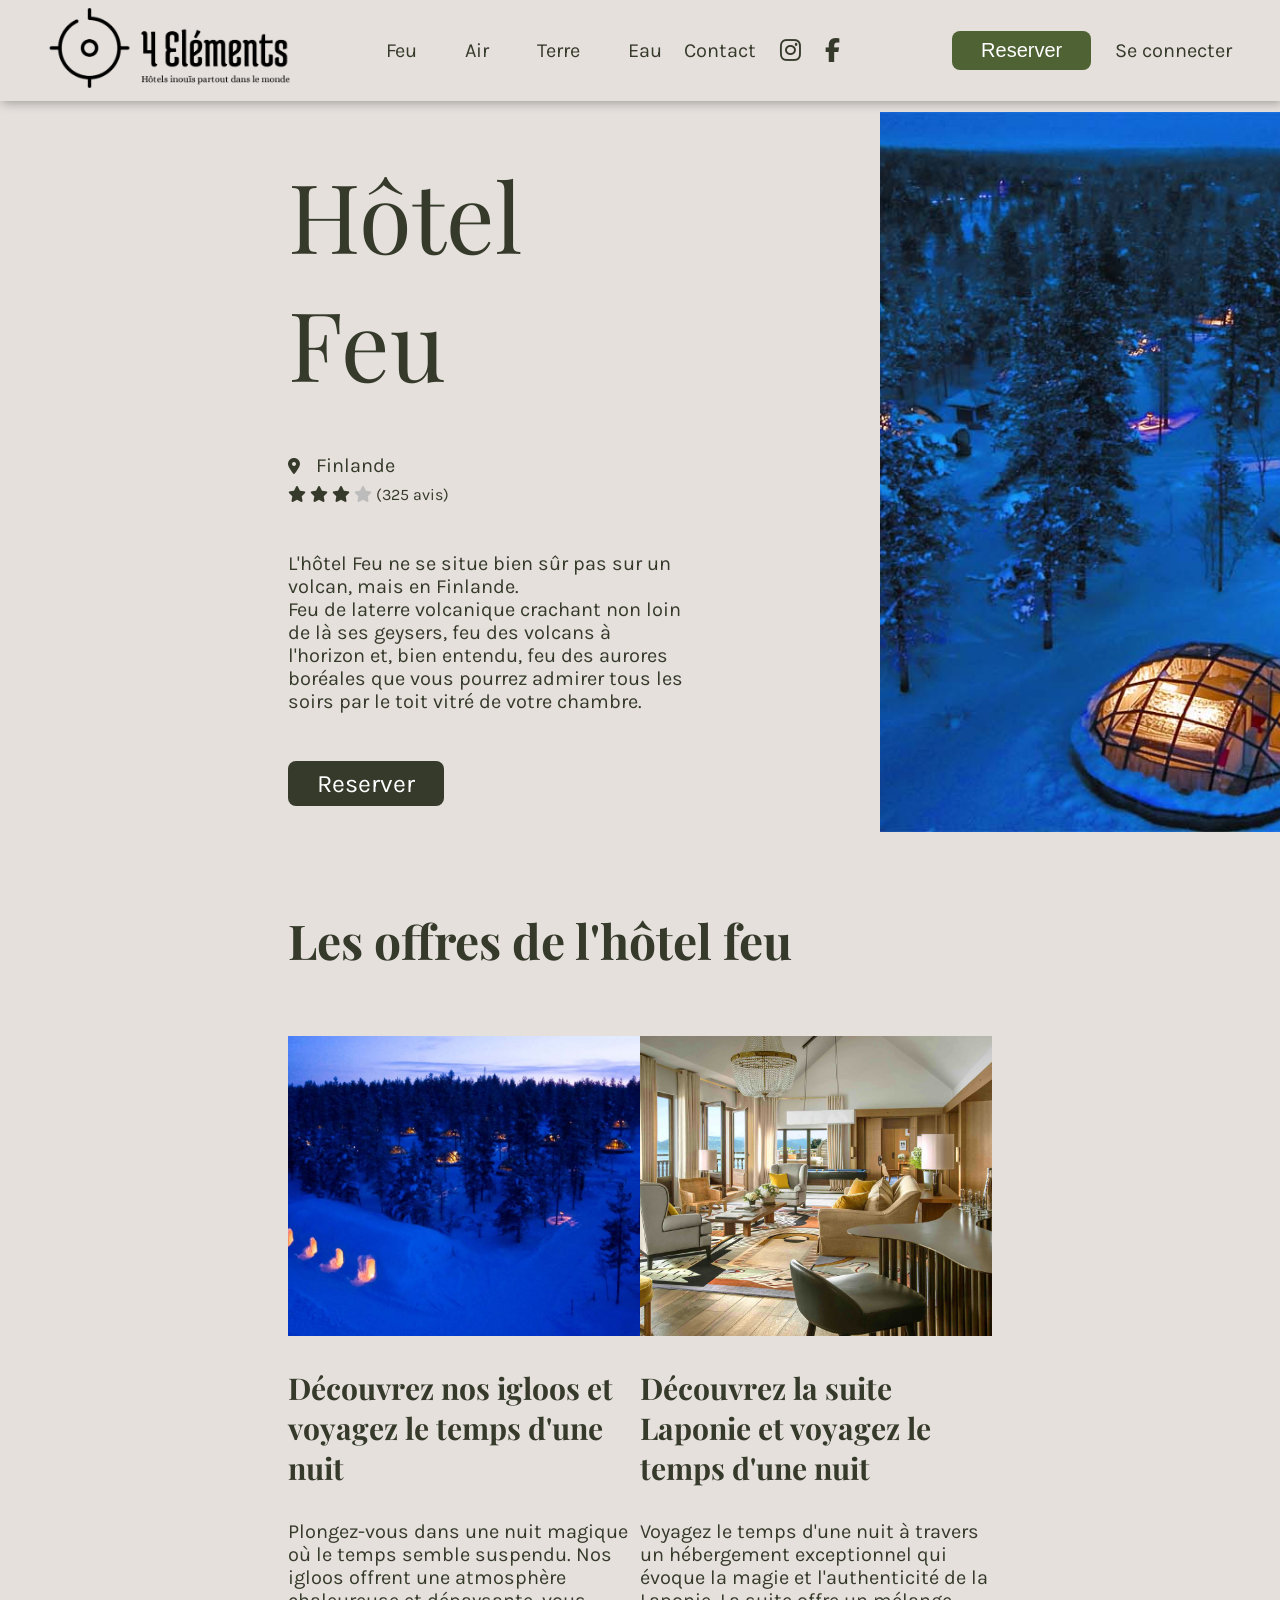
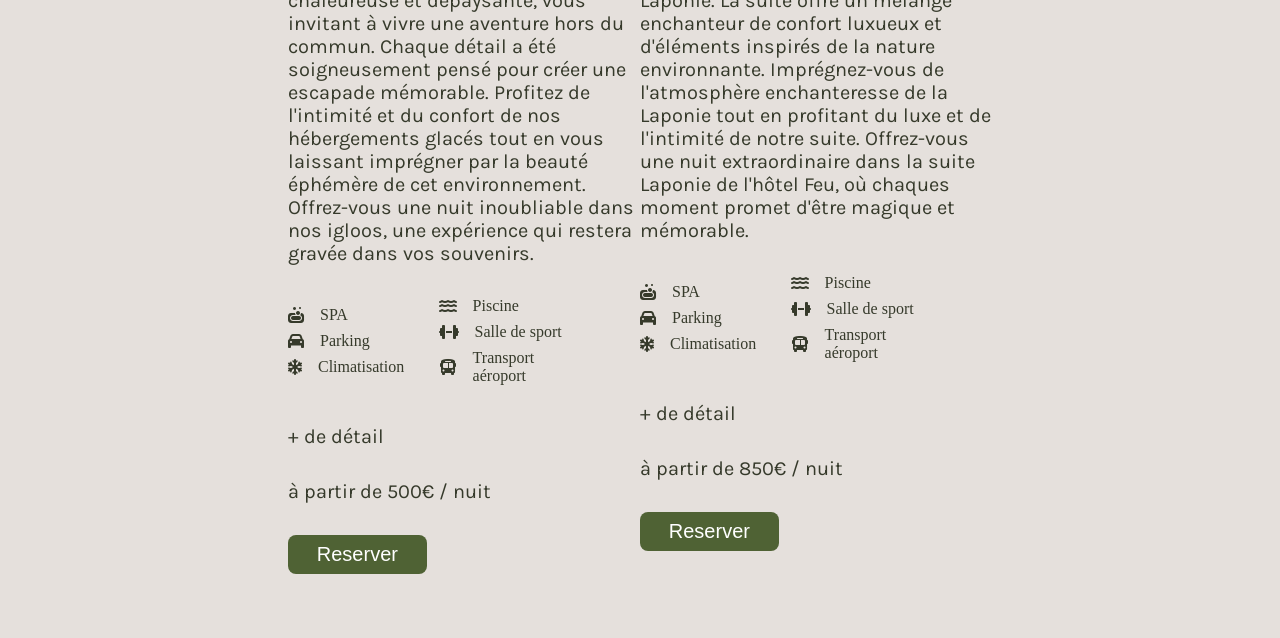
==== pages/feu.html @ fa68232b "Ajout de la page feu + début du SCSS + schema tech" ====
<!DOCTYPE html>
<html lang="fr">

<head>
	<meta charset="UTF-8">
	<meta name="viewport" content="width=device-width, initial-scale=1.0">
	<title>Examen final Front-End</title>
	<meta name="description" content="Découvrez les hôtels d'exceptions 4 Éléments.">
	<link rel="icon" href="assets/favicon.ico" type="image/x-icon" />
	<link rel="stylesheet" href="../assets/css/main.css">
	<link rel="icon" href="../assets/images/ui/favicon.svg" type="image/svg+xml">
	<link rel="stylesheet" href="https://cdnjs.cloudflare.com/ajax/libs/font-awesome/6.5.0/css/all.min.css">

</head>

<body>
	<header id="header">

		<!--Header GAUCHE-->
		<div class="header-left">
			<a href="../index.html">

				<!-- LOGO -->
				<img src="../assets/images/ui/logo-noir.png" alt="logo (4 elements hotels inouïs partout dans le monde) de couleur noir" title="Retour à l'accueil">
			</a>

			<!-- Burger pour mobile / responsive -->
			<div class="burger" id="burger-btn" aria-label="Menu mobile" aria-expanded="false">
				<span></span>
				<span></span>
				<span></span>
			</div>
		  
			<!-- Lien vers les pages -->
			<nav>
				<div class="close-btn"><button class="secondary-btn">Fermer</button></div>
			  	<ul>
					<li><a href="../pages/feu.html" title="Hotel Feu">Feu</a></li>
					<li><a href="../pages/air.html" title="Hotel Air">Air</a></li>
					<li><a href="../pages/terre.html" title="Hotel Terre">Terre</a></li>
					<li><a href="../pages/eau.html" title="Hotel Eau">Eau</a></li>
			  	</ul>
			</nav>
		</div>
		  
		<!-- Header DROITE -->
		<div class="header-right">

			<!-- Résaux -->
			<div class="social">
				<a href="../pages/contact.html" title="Nous contacter">Contact</a>
				<a href="#" title="Suivez-nous sur Instagram"><i class="fab fa-instagram"></i></a>
				<a href="#" title="Rejoignez-nous sur Facebook"><i class="fab fa-facebook-f"></i></a>
			</div>

			<!-- Réserver / Se connecter -->
			<div class="user-action">
				<button class="secondary-btn">Reserver</button>
				<a href="#">Se connecter</a>
			</div>
		</div>
	</header>
    
    <main>
        <section>
			<!-------------- CARD 1 --------------->
			<article class="hotel-card">
				<div class="hotel-container">
					
					<!-- Titre de la card -->
					<div class="hotel-info">
						<h3 class="hotel-name">Hôtel Feu</h3>
					</div>
					<div class="hotel-rating">

						<!--Localisation-->
						<div class="hotel-location">
							<i class="fa-solid fa-location-dot"></i>
							<p>Finlande</p>
						</div>

						<!-- Dots -->
						<div class="dots" aria-label="Note de l'hôtel : 3 sur 4">		
							<i class="fa-solid fa-star"></i>
							<i class="fa-solid fa-star"></i>
							<i class="fa-solid fa-star"></i>
							<i class="fa-solid fa-star not"></i>
							<span>(325 avis)</span>		
						</div>
					</div>

					<!-- Description -->
					<div>			
						<p class="hotel-description">
						L'hôtel Feu ne se situe bien sûr pas sur un volcan, mais en Finlande.</p>
						<p>Feu de laterre volcanique crachant non loin de là ses geysers, feu des volcans à l'horizon et, bien entendu, feu des aurores boréales que vous pourrez admirer tous les soirs par le toit vitré de votre chambre.</p>
					</div>

					<!-- Reservation (ID vers formulaire)-->
					<a href="#" class="primary-btn">Reserver</a>
				</div>

				<!-- Carousel -->
				<div class="carousel">
					<img src="../assets/images/hotels/feu/igloos-laponie.jpg" alt="Igloos éclairés la nuit au milieu d'une forêt enneigée" class="carousel-img">				
					<img src="../assets/images/hotels/feu/nuit-nordique.jpg" alt="Chalet nordique sous la neige avec aurores boréales dans le ciel" class="carousel-img">
					<img src="../assets/images/hotels/feu/village-igloos.jpg" alt="Village d'igloos éclairés en pleine forêt enneigée au crépuscule" class="carousel-img">
				</div>					
			</article>
        </section>

        <section>
            <div class="offer-container">
                <h3>Les offres de l'hôtel feu</h3>
                <div class="row">

                    <div class="offer">
                        <img src="../assets/images/hotels/feu/village-igloos.jpg" alt="Village d'igloos éclairés en pleine forêt enneigée au crépuscule">
                        <h4>Découvrez nos igloos et voyagez le temps d'une nuit</h4>
                        <p>Plongez-vous dans une nuit magique où le temps semble suspendu. Nos igloos offrent une atmosphère chaleureuse et dépaysante, vous invitant à vivre une aventure hors du commun. Chaque détail a été soigneusement pensé pour créer une escapade mémorable. Profitez de l'intimité et du confort de nos hébergements glacés tout en vous laissant imprégner par la beauté éphémère de cet environnement. Offrez-vous une nuit inoubliable dans nos igloos, une expérience qui restera gravée dans vos souvenirs.</p>
                        <div>
                            <div>
                                <ul>
                                    <li><i class="fa-solid fa-soap"></i>SPA</li>
                                    <li><i class="fa-solid fa-car"></i>Parking</li>
                                    <li><i class="fa-solid fa-snowflake"></i>Climatisation</li>    
                                </ul>
                            </div>
                            <div>
                                <ul>
                                <li><i class="fa-solid fa-water"></i>Piscine</li>
                                <li><i class="fa-solid fa-dumbbell"></i>Salle de sport</li>
                                <li><i class="fa-solid fa-bus"></i>Transport aéroport</li> 
                                </ul>
                            </div>
                        </div>
                        <p>+ de détail</p>
                        <p>à partir de 500€ / nuit</p>
                        <button class="secondary-btn">Reserver</button>
                    </div>

                    <div class="offer">
                        <img src="../assets/images/services/suite-luxueuse.jpg" alt="Village d'igloos éclairés en pleine forêt enneigée au crépuscule">
                        <h4>Découvrez la suite Laponie et voyagez le temps d'une nuit</h4>
                        <p>Voyagez le temps d'une nuit à travers un hébergement exceptionnel qui évoque la magie et l'authenticité de la Laponie. La suite offre un mélange enchanteur de confort luxueux et d'éléments inspirés de la nature environnante. Imprégnez-vous de l'atmosphère enchanteresse de la Laponie tout en profitant du luxe et de l'intimité de notre suite. Offrez-vous une nuit extraordinaire dans la suite Laponie de l'hôtel Feu, où chaques moment promet d'être magique et mémorable.</p>
                        <div>
                            <div>
                                <ul>
                                    <li><i class="fa-solid fa-soap"></i>SPA</li>
                                    <li><i class="fa-solid fa-car"></i>Parking</li>
                                    <li><i class="fa-solid fa-snowflake"></i>Climatisation</li>    
                                </ul>
                            </div>
                            <div>
                                <ul>
                                <li><i class="fa-solid fa-water"></i>Piscine</li>
                                <li><i class="fa-solid fa-dumbbell"></i>Salle de sport</li>
                                <li><i class="fa-solid fa-bus"></i>Transport aéroport</li> 
                                </ul>
                            </div>
                        </div>
                        <p>+ de détail</p>
                        <p>à partir de 850€ / nuit</p>
                        <button class="secondary-btn">Reserver</button>
                    </div>

                </div>
            </div>
        </section>
    </main>


</body>
</html>
---- assets/css/main.css ----
@font-face {
  font-family: "Karla";
  src: url("../../assets/fonts/Karla/Karla-VariableFont_wght.ttf");
}
@font-face {
  font-family: "Karla-Italic";
  src: url("../../assets/fonts/Playfair-Display/PlayfairDisplay-Italic-VariableFont_wght.ttf");
}
@font-face {
  font-family: "Playfair";
  src: url("../../assets/fonts/Playfair-Display/PlayfairDisplay-VariableFont_wght.ttf");
}
@font-face {
  font-family: "Playfair-Italic";
  src: url("../../assets/fonts/Playfair-Display/PlayfairDisplay-Italic-VariableFont_wght.ttf");
}
@font-face {
  font-family: "Poppins";
  src: url("../../assets/fonts/Poppins/Poppins-Regular.ttf");
}
* {
  margin: 0;
  padding: 0;
  box-sizing: border-box;
  font-weight: normal;
  text-decoration: none;
}

* {
  margin: 0;
  padding: 0;
  box-sizing: border-box;
}

a {
  color: inherit;
}

html {
  overflow-x: hidden;
  scroll-behavior: smooth;
}

body {
  color: #363A2B;
  background-color: #E5E0DC;
}

p {
  font-size: 20px;
}

header {
  display: flex;
  flex-direction: row;
  justify-content: space-between;
  align-items: center;
  gap: 0;
  font-family: "Karla";
  font-size: 20px;
  color: #363A2B;
  position: fixed;
  top: 0;
  width: 100%;
  z-index: 1000;
  padding: 0.5rem 3rem;
  background-color: #E5E0DC;
  box-shadow: 2px 2px 10px rgba(0, 0, 0, 0.3);
  transition: transform 0.3s ease;
}
header.hide {
  transform: translateY(-100%);
}
header .header-left {
  display: flex;
  flex-direction: row;
  justify-content: center;
  align-items: center;
  gap: 3rem;
}
header .header-left img {
  max-height: 80px;
}
header .header-left nav ul {
  display: flex;
  flex-direction: row;
  justify-content: space-between;
  align-items: center;
  gap: 3rem;
}
header .header-left nav ul li {
  list-style: none;
}
header .header-left nav ul li a {
  position: relative;
  text-decoration: none;
  color: inherit;
  transition: color 0.3s ease;
}
header .header-left nav ul li a::after {
  content: "";
  position: absolute;
  bottom: -2px;
  left: 0;
  width: 0;
  height: 2px;
  background-color: #4F6234;
  transition: width 0.5s ease;
}
header .header-left nav ul li a:hover::after {
  width: 100%;
}
header .header-left .close-btn {
  display: none;
}
header .header-right {
  display: flex;
  flex-direction: row;
  justify-content: center;
  align-items: center;
  gap: 7rem;
}
header .header-right .social {
  display: flex;
  flex-direction: row;
  justify-content: center;
  align-items: center;
  gap: 1.5rem;
}
header .header-right .social a {
  text-decoration: none;
}
header .header-right .social a i {
  font-size: 1.5rem;
}
header .header-right .user-action {
  display: flex;
  flex-direction: row;
  justify-content: center;
  align-items: center;
  gap: 1.5rem;
}
header .header-right a {
  position: relative;
  text-decoration: none;
  color: inherit;
  transition: color 0.3s ease;
}
header .header-right a::after {
  content: "";
  position: absolute;
  bottom: -2px;
  left: 0;
  width: 0;
  height: 2px;
  background-color: #4F6234;
  transition: width 0.5s ease;
}
header .header-right a:hover::after {
  width: 100%;
}

@media screen and (max-width: 1260px) {
  header {
    display: flex;
    flex-direction: row;
    justify-content: space-between;
    align-items: center;
    gap: 0;
    padding: 2rem;
    background: none;
    box-shadow: none;
  }
  header .header-left {
    width: auto;
    display: flex;
    flex-direction: row;
    justify-content: flex-start;
    align-items: center;
    gap: 3rem;
  }
  header .header-left img {
    display: none;
  }
  header .header-left nav {
    position: fixed;
    top: 0;
    left: -100%;
    width: 30vw;
    background-color: #E5E0DC;
    transition: left 0.3s ease;
    padding: 3rem 2rem;
    z-index: 9999;
    border-top-right-radius: 25px;
    border-bottom-right-radius: 25px;
    display: flex;
    flex-direction: column;
    justify-content: flex-start;
    align-items: flex-start;
  }
  header .header-left nav ul {
    flex-direction: column;
    align-items: flex-start;
    width: 100%;
    margin-top: 3rem;
  }
  header .header-left nav ul li {
    width: 100%;
    margin-bottom: 2rem;
  }
  header .header-left nav ul li a {
    font-size: 2rem;
    color: #363A2B;
  }
  header .header-left .close-btn {
    align-self: flex-start;
    font-size: 3rem;
    cursor: pointer;
    color: #363A2B;
  }
  header .header-left .burger {
    display: block;
    cursor: pointer;
  }
  header .header-left .burger span {
    display: block;
    width: 25px;
    height: 3px;
    background-color: #E5E0DC;
    margin: 5px 0;
    transition: 0.3s;
  }
  header .header-left.open nav {
    left: 0;
    border: solid 1px #363A2B;
    box-shadow: 2px 2px 10px rgba(0, 0, 0, 0.3);
    backdrop-filter: blur(8px);
    background-color: rgba(229, 224, 220, 0.7);
  }
  header .header-right {
    color: #E5E0DC;
  }
  header .header-right a:first-child {
    display: none;
  }
  header .header-right .user-action {
    display: none;
  }
}
.footer-container {
  display: flex;
  flex-direction: row;
  justify-content: space-between;
  align-items: stretch;
  gap: 2rem;
  padding: 2rem 3rem;
  background-color: #fff;
  font-family: "Karla";
}
.footer-container .footer-column {
  display: flex;
  flex-direction: column;
  justify-content: space-between;
  align-items: flex-start;
  gap: 1rem;
  flex: 1;
  max-width: 300px;
}
.footer-container .footer-column img {
  max-width: 200px;
}
.footer-container .footer-column .social i {
  font-size: 1.5rem;
}
.footer-container .footer-column p {
  font-size: 15px;
}
.footer-container .footer-column h4 {
  font-family: "Playfair";
  font-size: 20px;
}
.footer-container .footer-column ul {
  list-style: none;
  padding: 0;
}
.footer-container .footer-column ul li {
  margin-bottom: 0.5rem;
}
.footer-container .footer-column a {
  position: relative;
  text-decoration: none;
  color: inherit;
}
.footer-container .footer-column a::after {
  content: "";
  position: absolute;
  bottom: -2px;
  left: 0;
  width: 0;
  height: 2px;
  background-color: #4F6234;
  transition: width 0.5s ease;
}
.footer-container .footer-column a:hover::after {
  width: 100%;
}
.footer-container .footer-column .social a {
  margin-right: 1rem;
  font-size: 1.2rem;
}
.footer-container .footer-column .secondary-btn {
  margin-top: 1rem;
  display: inline-block;
  background-color: #4e5b3a;
  color: white;
  padding: 0.5rem 1rem;
  border-radius: 6px;
  text-align: center;
}
.footer-container .footer-column .secondary-btn:hover {
  background-color: #3e4a2f;
}

@media screen and (max-width: 1260px) {
  .footer-container {
    display: flex;
    flex-direction: column;
    justify-content: center;
    align-items: center;
    gap: 2rem;
  }
  .footer-container .footer-column {
    display: flex;
    flex-direction: column;
    justify-content: center;
    align-items: flex-start;
    gap: 2rem;
    width: 100%;
  }
}
.hero-search {
  position: absolute;
  bottom: 0;
  left: 50%;
  transform: translate(-50%, 50%);
  background-color: #D9C7B3;
  border-radius: 18px;
  padding: 1rem 3rem;
  width: 50%;
  z-index: 2;
}
.hero-search .serch-box {
  position: relative;
}
.hero-search .serch-box h2 {
  font-family: "Playfair";
  margin-bottom: 1rem;
}
.hero-search .serch-box form {
  display: flex;
  flex-direction: row;
  justify-content: center;
  align-items: center;
  gap: 2rem;
}
.hero-search .serch-box form .form-group {
  display: flex;
  flex-direction: column;
  justify-content: center;
  align-items: flex-start;
  gap: 0.5rem;
  font-family: "Karla";
  font-size: 17px;
  flex: 1;
  margin-bottom: 2rem;
}
.hero-search .serch-box form .form-group select, .hero-search .serch-box form .form-group input {
  background-color: #E1D2C2;
  border: none;
  padding: 1rem;
  border-radius: 12px;
  width: 100%;
  color: #656366;
  font-family: "Poppins";
  transition: 0.3s ease;
}
.hero-search .serch-box form .form-group select:hover, .hero-search .serch-box form .form-group input:hover {
  box-shadow: 2px 2px 10px rgba(0, 0, 0, 0.3);
}
.hero-search .serch-box form .form-group select:first-of-type {
  cursor: pointer;
}
.hero-search .serch-box .primary-btn {
  position: absolute;
  bottom: 0;
  left: 50%;
  transform: translate(-50%, 80%);
}

@media screen and (max-width: 768px) {
  .hero-search {
    width: 75%;
  }
  .hero-search .serch-box form {
    display: flex;
    flex-direction: column;
    justify-content: center;
    align-items: center;
    gap: 0;
  }
  .hero-search .serch-box form h2 {
    align-items: center;
  }
}
.hero {
  position: relative;
  width: 100%;
  height: 100vh;
  margin-bottom: 16rem;
}
.hero #hero-video {
  position: absolute;
  width: 100%;
  height: 100%;
  object-fit: cover;
}
.hero::after {
  content: "";
  position: absolute;
  inset: 0;
  background: linear-gradient(to left, rgba(54, 58, 43, 0.7), rgba(54, 58, 43, 0.1));
  z-index: 1;
}
.hero .title {
  position: absolute;
  top: 50%;
  left: 50%;
  transform: translate(-40%, -50%);
  text-align: right;
  width: 75vw;
  z-index: 2;
}
.hero .title h1 {
  font-size: 100px;
  color: #D9C7B3;
}
.hero .title p {
  font-size: 1.5rem;
}

@media screen and (max-width: 768px) {
  .hero .title {
    top: 40%;
    left: 50%;
    transform: translate(-50%, -50%);
    text-align: center;
  }
  .hero .title h1 {
    font-size: 50px;
  }
}
.about {
  margin-top: 12rem;
}
.about .about-columns {
  display: flex;
  flex-direction: row;
  justify-content: center;
  align-items: center;
  gap: 10rem;
}
.about .about-columns .about-container {
  display: flex;
  flex-direction: column;
  justify-content: flex-start;
  align-items: flex-start;
  gap: 2rem;
  width: 30%;
}
.about .about-columns .about-container h3 {
  font-size: 48px;
  font-family: "Playfair";
}
.about .about-columns .about-container .content {
  display: flex;
  flex-direction: column;
  justify-content: center;
  align-items: center;
  gap: 2rem;
  line-height: 1.6;
}
.about .about-columns .about-container .content .image {
  width: 100%;
}
.about .about-columns .about-container .content .image img {
  width: 100%;
  display: block;
  object-fit: cover;
}
.about .about-columns .about-container .content p {
  font-family: "Karla";
}

.creator-quote {
  display: flex;
  flex-direction: row;
  justify-content: center;
  align-items: stretch;
  gap: 10rem;
  margin: 12rem 0;
}
.creator-quote .quote-texte {
  width: 30%;
  display: flex;
  flex-direction: column;
  justify-content: flex-start;
  align-items: flex-start;
  gap: 2rem;
}
.creator-quote .quote-texte h3 {
  font-size: 48px;
  font-family: "Playfair";
}
.creator-quote .quote-texte .quote-description {
  position: relative;
  font-family: "Karla";
}
.creator-quote .quote-texte .quote-description i {
  font-size: 3rem;
  margin-bottom: 1rem;
  display: block;
}
.creator-quote .quote-texte .quote-description p {
  margin-top: 1rem;
  line-height: 1.6;
}
.creator-quote .quote-texte .creator-name {
  font-size: 0.95rem;
  margin-top: 2rem;
  font-family: "Karla";
}
.creator-quote .quote-texte .creator-name strong {
  font-weight: 600;
}
.creator-quote .quote-texte .creator-name p:last-child {
  font-style: italic;
  text-decoration: underline;
}
.creator-quote .quote-image {
  width: 30%;
}
.creator-quote .quote-image img {
  height: 100%;
  width: 100%;
  object-fit: cover;
  display: block;
}

@media screen and (max-width: 1260px) {
  .about .about-columns {
    flex-direction: column;
    gap: 4rem;
    padding: 0 2rem;
  }
  .about .about-columns .about-container {
    width: 100%;
  }
  .about .about-columns .about-container h3 {
    font-size: 40px;
    text-align: left;
  }
  .about .about-columns .about-container .image {
    order: 2;
  }
  .about .about-columns .about-container .image img {
    height: 50vh;
  }
  .about .about-columns .about-container p {
    order: 3;
    padding: 0 1rem;
  }
}
@media screen and (max-width: 1260px) {
  .creator-quote {
    display: flex;
    flex-direction: column;
    justify-content: center;
    align-items: center;
    gap: 1rem;
    padding: 0 2rem;
  }
  .creator-quote .quote-texte {
    width: 100%;
    order: 2;
    display: flex;
    flex-direction: column;
    justify-content: flex-start;
    align-items: flex-start;
    gap: 0;
  }
  .creator-quote .quote-texte h3 {
    font-size: 40px;
  }
  .creator-quote .quote-texte .quote-description i {
    font-size: 2.5rem;
  }
  .creator-quote .quote-texte .creator-name {
    font-size: 40px;
  }
  .creator-quote .quote-image {
    width: 100%;
    height: 50vh;
    order: 1;
  }
  .creator-quote .quote-image img {
    width: 100%;
    height: 50vh;
    object-fit: cover;
    display: block;
  }
}
.primary-btn {
  background-color: #363A2B;
  border: none;
  padding: 0.5rem 1.8rem;
  border-radius: 8px;
  color: #FFFFFF;
  cursor: pointer;
  transition: color 0.3s ease, background-color 0.5s ease;
  font-size: 25px;
}
.primary-btn:hover {
  background-color: #4F6234;
}

.secondary-btn {
  background-color: #4F6234;
  border: none;
  padding: 0.5rem 1.8rem;
  border-radius: 8px;
  color: #FFFFFF;
  font-size: 20px;
  cursor: pointer;
  transition: color 0.3s ease, background-color 0.5s ease;
}
.secondary-btn:hover {
  background-color: #363A2B;
}

.hotel-card {
  width: 100vw;
  overflow: hidden;
  font-family: "Karla";
  display: flex;
  flex-direction: row;
  justify-content: center;
  align-items: center;
  gap: 12rem;
  margin-top: 7rem;
  padding-left: 18rem;
}
.hotel-card .hotel-container {
  display: flex;
  flex-direction: column;
  justify-content: center;
  align-items: flex-start;
  gap: 3rem;
  width: 50%;
}
.hotel-card .hotel-container .hotel-name {
  font-size: 96px;
  font-family: "Playfair";
}
.hotel-card .hotel-container .hotel-rating {
  display: flex;
  flex-direction: column;
  justify-content: center;
  align-items: flex-start;
  gap: 0.5rem;
}
.hotel-card .hotel-container .hotel-rating .hotel-location {
  display: flex;
  flex-direction: row;
  justify-content: flex-start;
  align-items: center;
  gap: 1rem;
}
.hotel-card .hotel-container .hotel-rating .not {
  color: #BCBCBC;
}
.hotel-card .carousel {
  display: flex;
  flex-direction: row;
  justify-content: flex-start;
  align-items: flex-start;
  gap: 2rem;
  overflow-x: auto;
  overflow-y: hidden;
  scroll-behavior: smooth;
  max-width: 50%;
  width: 50%;
  padding-bottom: 12px;
}
.hotel-card .carousel::-webkit-scrollbar {
  display: none;
}
.hotel-card .carousel .carousel-img {
  flex: 0 0 auto;
  width: 600px;
  height: 80vh;
  object-fit: cover;
  cursor: pointer;
}

.hotel-card-reverse {
  width: 100vw;
  font-family: "Karla";
  display: flex;
  flex-direction: row;
  justify-content: center;
  align-items: center;
  gap: 12rem;
  margin-top: 7rem;
  padding-right: 10rem;
}
.hotel-card-reverse .hotel-container {
  display: flex;
  flex-direction: column;
  justify-content: center;
  align-items: flex-start;
  gap: 3rem;
  width: 80%;
}
.hotel-card-reverse .hotel-container .hotel-name {
  font-size: 96px;
  font-family: "Playfair";
  white-space: nowrap;
}
.hotel-card-reverse .hotel-container .hotel-rating {
  display: flex;
  flex-direction: column;
  justify-content: center;
  align-items: flex-start;
  gap: 0.5rem;
}
.hotel-card-reverse .hotel-container .hotel-rating .hotel-location {
  display: flex;
  flex-direction: row;
  justify-content: flex-start;
  align-items: center;
  gap: 1rem;
}
.hotel-card-reverse .hotel-container .hotel-rating .not {
  color: #BCBCBC;
}
.hotel-card-reverse .hotel-container .hotel-description {
  width: 70%;
}
.hotel-card-reverse .carousel {
  display: flex;
  flex-direction: row-reverse;
  gap: 2rem;
  overflow-x: auto;
  overflow-y: hidden;
  padding-bottom: 12px;
}
.hotel-card-reverse .carousel::-webkit-scrollbar {
  display: none;
}
.hotel-card-reverse .carousel .carousel-img {
  flex: 0 0 auto;
  width: 600px;
  height: 80vh;
  object-fit: cover;
  cursor: pointer;
}

@media screen and (max-width: 1260px) {
  .hotel-card,
  .hotel-card-reverse {
    flex-direction: column;
    gap: 4rem;
    padding: 2rem;
    margin-top: 5rem;
  }
  .hotel-card .carousel,
  .hotel-card-reverse .carousel {
    width: 100%;
    max-width: 100%;
    padding-bottom: 1rem;
  }
  .hotel-card .carousel .carousel-img,
  .hotel-card-reverse .carousel .carousel-img {
    width: 100%;
    height: 30vh;
    object-fit: cover;
  }
  .hotel-card .hotel-container,
  .hotel-card-reverse .hotel-container {
    width: 100%;
  }
  .hotel-card .hotel-container .hotel-name,
  .hotel-card-reverse .hotel-container .hotel-name {
    font-size: 64px;
    text-align: left;
  }
  .hotel-card .hotel-container .hotel-rating,
  .hotel-card-reverse .hotel-container .hotel-rating {
    align-items: flex-start;
  }
  .hotel-card .hotel-container .hotel-description,
  .hotel-card-reverse .hotel-container .hotel-description {
    width: 100%;
  }
  .hotel-card .hotel-container .secondary-btn,
  .hotel-card-reverse .hotel-container .secondary-btn {
    width: 100%;
    text-align: center;
  }
  .hotel-card {
    flex-direction: column-reverse;
  }
}
.offer-container {
  padding: 4rem 18rem;
}
.offer-container h3 {
  font-size: 48px;
  font-family: "Playfair";
  font-weight: bold;
}
.offer-container .row {
  display: flex;
  flex-direction: row;
  justify-content: space-between;
  align-items: flex-start;
  gap: 0;
  margin-top: 4rem;
}
.offer-container .offer {
  display: flex;
  flex-direction: column;
  justify-content: flex-start;
  align-items: flex-start;
  gap: 2rem;
  max-width: 500px;
  flex: 1 1 45%;
  height: 100%;
  align-self: stretch;
}
.offer-container .offer img {
  width: 100%;
  height: 300px;
  object-fit: cover;
}
.offer-container .offer h4 {
  font-size: 30px;
  font-family: "Playfair";
  font-weight: bold;
}
.offer-container .offer p {
  font-size: 20px;
  font-family: "Karla";
}
.offer-container .offer > div {
  display: flex;
  flex-direction: row;
  justify-content: space-between;
  align-items: center;
  gap: 1rem;
}
.offer-container .offer > div div {
  flex: 1;
}
.offer-container .offer > div div ul {
  list-style: none;
  padding: 0;
  margin: 0;
}
.offer-container .offer > div div ul li {
  display: flex;
  flex-direction: row;
  justify-content: flex-start;
  align-items: center;
  gap: 1rem;
  margin-bottom: 0.5rem;
}

/*# sourceMappingURL=main.css.map */
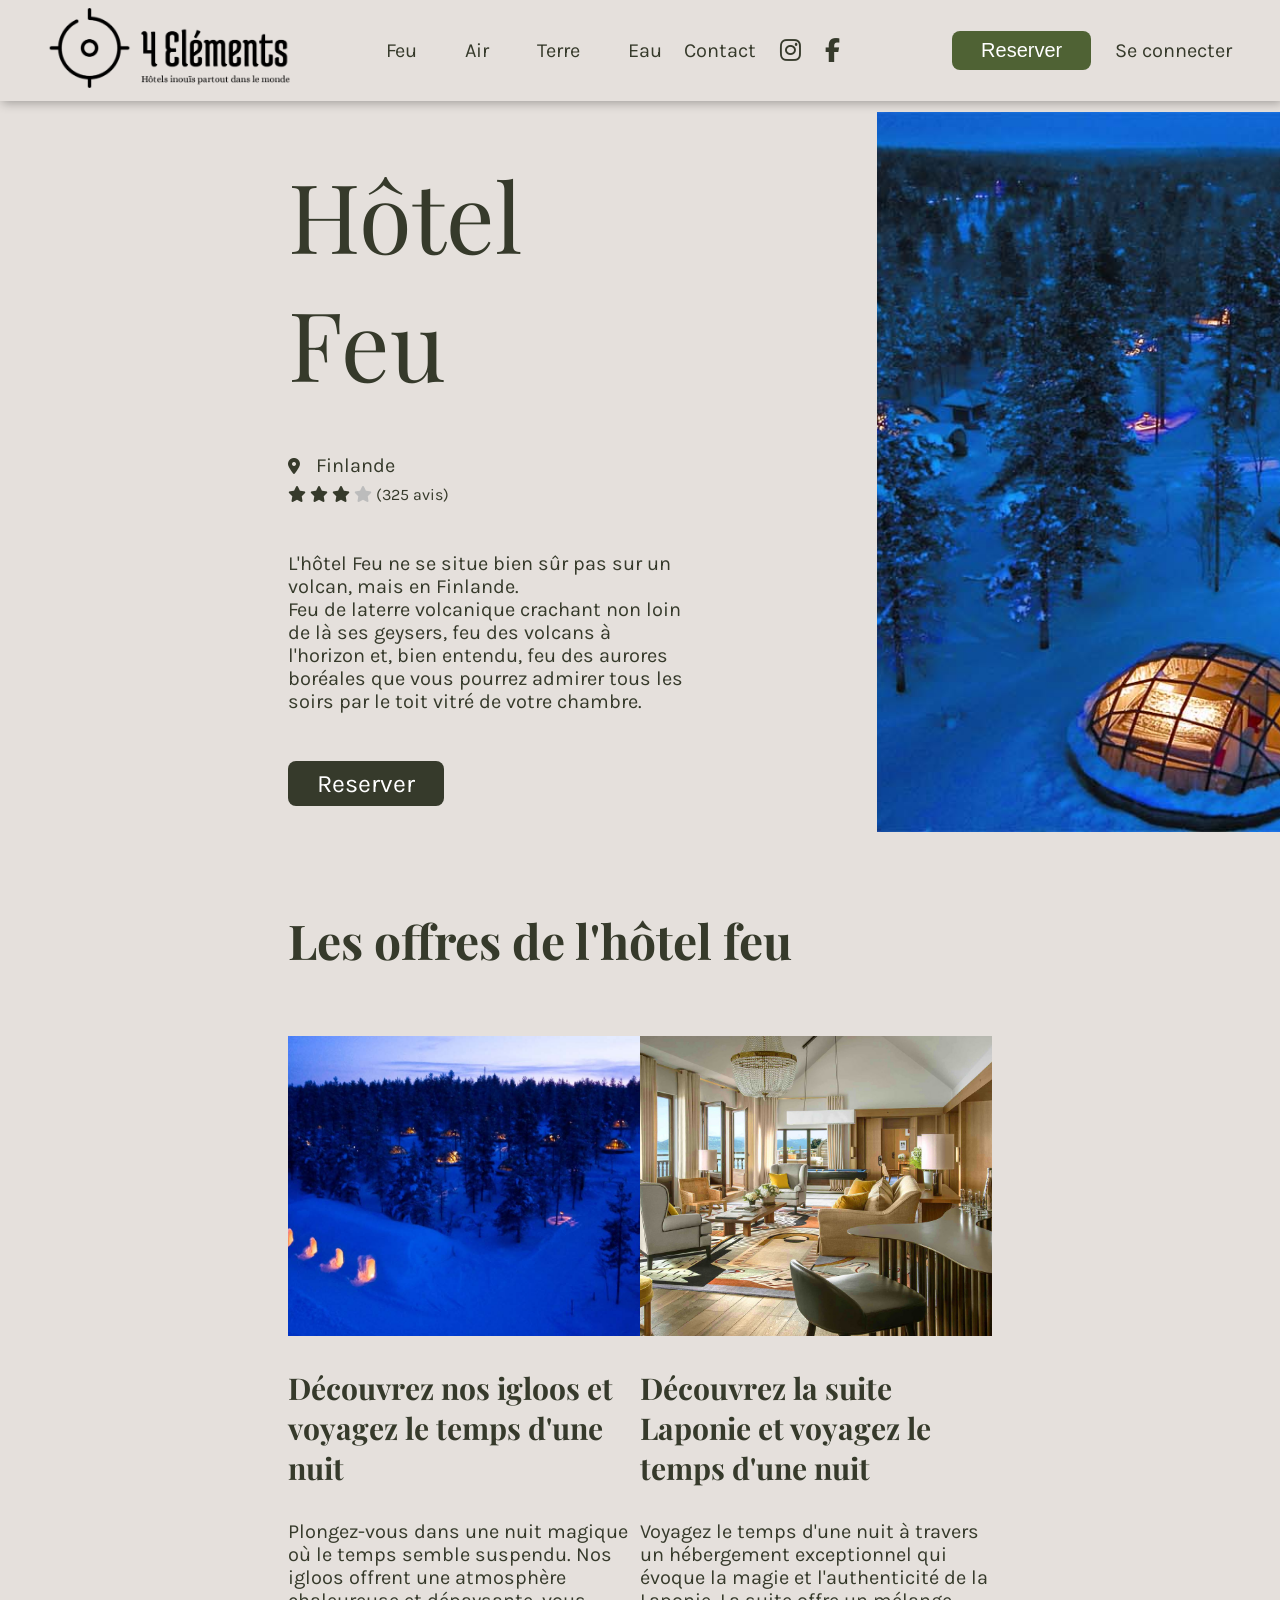
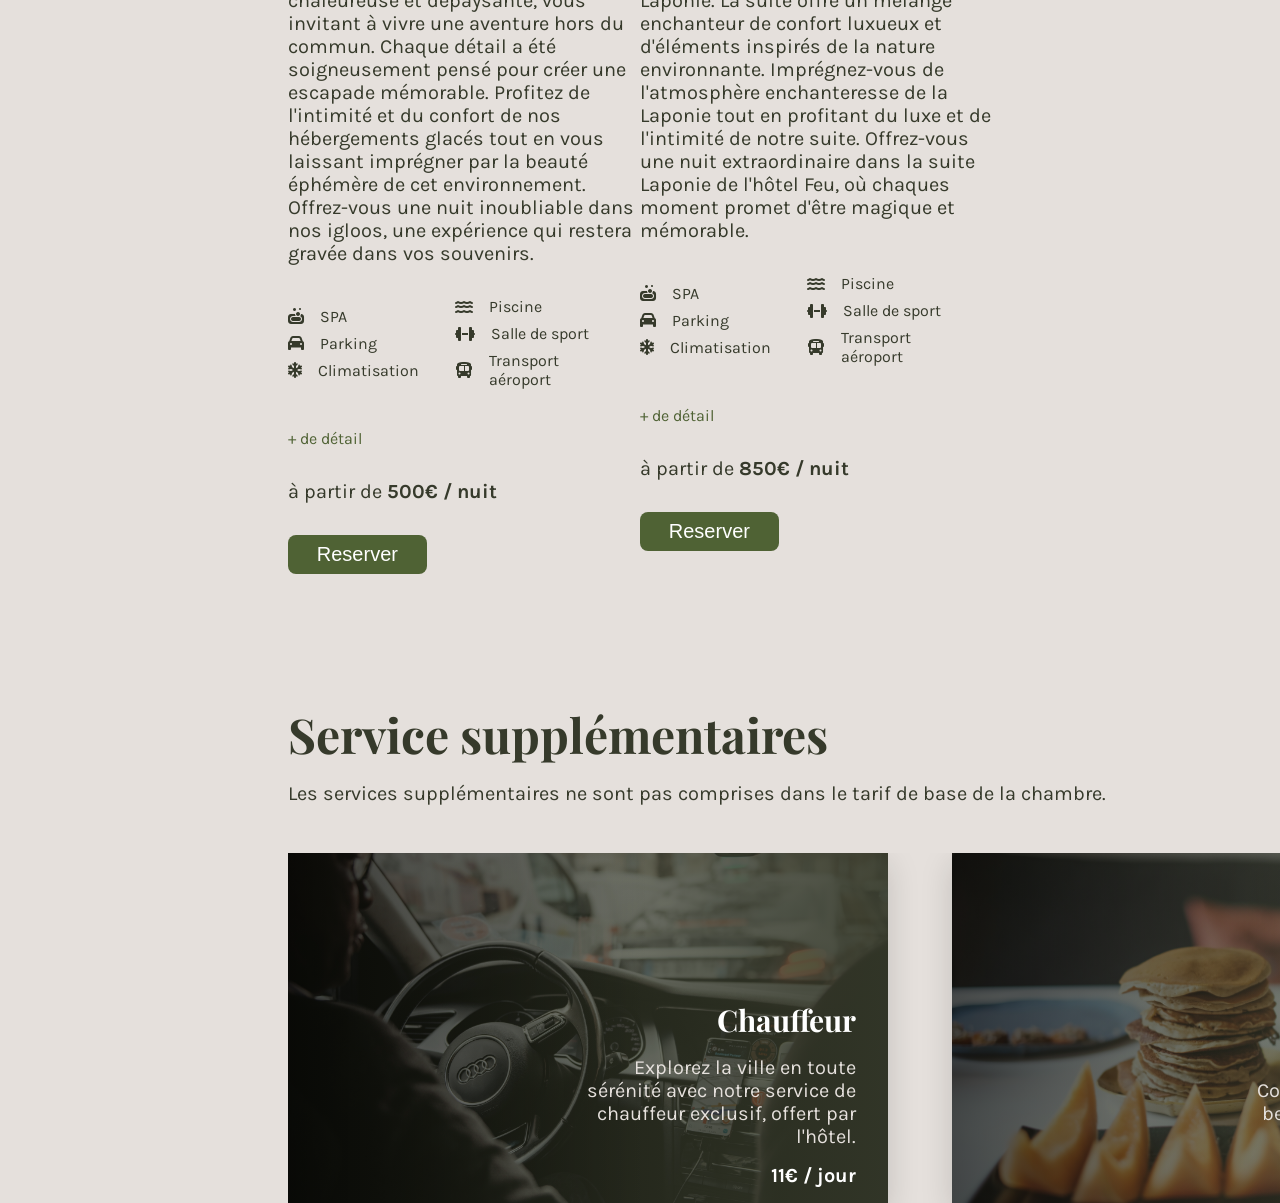
==== commit b0213db6: "Ajout de la section service de la page FEU + ajustement" ====
--- a/pages/feu.html
+++ b/pages/feu.html
@@ -69,7 +69,7 @@
 					
 					<!-- Titre de la card -->
 					<div class="hotel-info">
-						<h3 class="hotel-name">Hôtel Feu</h3>
+						<h2 class="hotel-name">Hôtel Feu</h2>
 					</div>
 					<div class="hotel-rating">
 
@@ -134,8 +134,8 @@
                                 </ul>
                             </div>
                         </div>
-                        <p>+ de détail</p>
-                        <p>à partir de 500€ / nuit</p>
+                        <a>+ de détail</a>
+                        <p>à partir de <strong>500€ / nuit</strong></p>
                         <button class="secondary-btn">Reserver</button>
                     </div>
 
@@ -159,16 +159,65 @@
                                 </ul>
                             </div>
                         </div>
-                        <p>+ de détail</p>
-                        <p>à partir de 850€ / nuit</p>
+                        <a>+ de détail</a>
+                        <p>à partir de <strong>850€ / nuit</strong></p>
                         <button class="secondary-btn">Reserver</button>
+                    </div>
+
+                </div>
+            </div>
+        </section>
+
+        <section>
+            <div class="services-supplementaires">
+
+                <div class="service-title">
+                    <h3>Service supplémentaires</h3>
+                    <p>Les services supplémentaires ne sont pas comprises dans le tarif de base de la chambre.</p>
+                </div>
+
+                <div class="service-list">
+                    <div class="service">
+                        <img src="../assets/images/services/uber.jpg" alt="Chauffeur conduisant une voiture Audi.">
+                        <div class="overlay">
+                            <h4>Chauffeur</h4>
+                            <p>Explorez la ville en toute sérénité avec notre service de chauffeur exclusif, offert par l'hôtel.</p>
+                            <span>11€ / jour</span>
+                        </div>
+                    </div>
+
+                    <div class="service">
+                        <img src="../assets/images/services/dejeuner.jpg" alt="Assiette de pancakes empilés sur une table avec un petit déjeuner raffiné en arrière-plan.">
+                        <div class="overlay">
+                            <h4>Déjeuner</h4>
+                            <p>Commencez votre journée en beauté avec notre service de petit déjeuner raffiné.</p>
+                            <span>15€ / jour</span>
+                        </div>
+                    </div>
+
+                    <div class="service">
+                        <img src="../assets/images/services/repas.jpg" alt="Fondue accompagnée de charcuterie et pommes de terre sur une table en bois.">
+                        <div class="overlay">
+                            <h4>Repas</h4>
+                            <p>Savourez l'art culinaire de notre service de repas, où chaque plat est préparé pour émerveiller vos papilles.</p>
+                            <span>15€ / jour</span>
+                        </div>
+                    </div>
+
+                    <div class="service">
+                        <img src="../assets/images/services/guide.jpg" alt="Main tenant une boussole devant un paysage de montagne.">
+                        <div class="overlay">
+                            <h4>Visite guidée</h4>
+                            <p>Explorez les trésors locaux avec notre service de visite guidée, conçu pour vous faire découvrir la région.</p>
+                            <span>15€ / jour</span>
+                        </div>
                     </div>
 
                 </div>
             </div>
         </section>
     </main>
-
+    <script src="../script.js"></script>
 
 </body>
 </html>
--- a/assets/css/main.css
+++ b/assets/css/main.css
@@ -48,6 +48,12 @@
 
 p {
   font-size: 20px;
+}
+
+h3 {
+  font-size: 48px;
+  font-family: "Playfair";
+  font-weight: bold;
 }
 
 header {
@@ -700,6 +706,7 @@
   max-width: 50%;
   width: 50%;
   padding-bottom: 12px;
+  padding-right: 2rem;
 }
 .hotel-card .carousel::-webkit-scrollbar {
   display: none;
@@ -760,7 +767,6 @@
   display: flex;
   flex-direction: row-reverse;
   gap: 2rem;
-  overflow-x: auto;
   overflow-y: hidden;
   padding-bottom: 12px;
 }
@@ -824,11 +830,6 @@
 .offer-container {
   padding: 4rem 18rem;
 }
-.offer-container h3 {
-  font-size: 48px;
-  font-family: "Playfair";
-  font-weight: bold;
-}
 .offer-container .row {
   display: flex;
   flex-direction: row;
@@ -858,9 +859,17 @@
   font-family: "Playfair";
   font-weight: bold;
 }
+.offer-container .offer a {
+  font-size: 1rem;
+  font-family: "Karla";
+  color: #4F6234;
+}
 .offer-container .offer p {
   font-size: 20px;
   font-family: "Karla";
+}
+.offer-container .offer p strong {
+  font-weight: bold;
 }
 .offer-container .offer > div {
   display: flex;
@@ -884,6 +893,97 @@
   align-items: center;
   gap: 1rem;
   margin-bottom: 0.5rem;
+  font-family: "Karla";
+}
+
+.services-supplementaires {
+  padding-left: 18rem;
+  margin-top: 4rem;
+}
+.services-supplementaires .service-title {
+  margin-bottom: 3rem;
+}
+.services-supplementaires .service-title h3 {
+  margin-bottom: 1rem;
+}
+.services-supplementaires .service-title p {
+  font-size: 20px;
+  font-family: "Karla";
+}
+.services-supplementaires .service-list {
+  display: flex;
+  flex-direction: row;
+  justify-content: flex-start;
+  align-items: center;
+  gap: 4rem;
+  overflow-y: hidden;
+  padding-right: 2rem;
+  user-select: none;
+  cursor: grab;
+  scrollbar-width: none;
+}
+.services-supplementaires .service-list.drag {
+  cursor: grabbing;
+}
+.services-supplementaires .service-list::-webkit-scrollbar {
+  display: none;
+}
+.services-supplementaires .service-list:last-child {
+  padding-right: 2rem;
+}
+.services-supplementaires .service {
+  position: relative;
+  min-width: 600px;
+  height: 350px;
+  box-shadow: 0 10px 30px rgba(0, 0, 0, 0.15);
+  user-select: none;
+}
+.services-supplementaires .service::after {
+  content: "";
+  position: absolute;
+  inset: 0;
+  background: linear-gradient(to left, rgba(54, 58, 43, 0.9), rgba(54, 58, 43, 0.3));
+  scroll-behavior: smooth;
+  z-index: 1;
+}
+.services-supplementaires .service img {
+  width: 100%;
+  height: 100%;
+  object-fit: cover;
+  display: block;
+}
+.services-supplementaires .service .overlay {
+  display: flex;
+  flex-direction: column;
+  justify-content: flex-end;
+  align-items: flex-end;
+  gap: 1rem;
+  position: absolute;
+  top: 0;
+  left: 0;
+  width: 100%;
+  height: 100%;
+  background: linear-gradient(to right, rgba(0, 0, 0, 0.6), transparent 60%);
+  color: white;
+  padding: 1rem 2rem;
+  text-align: right;
+  z-index: 2;
+}
+.services-supplementaires .service .overlay h4 {
+  font-size: 30px;
+  font-weight: bold;
+  font-family: "Playfair";
+}
+.services-supplementaires .service .overlay p {
+  font-size: 20px;
+  max-width: 300px;
+  font-family: "Karla";
+  color: #E5E0DC;
+}
+.services-supplementaires .service .overlay span {
+  font-size: 20px;
+  font-weight: bold;
+  font-family: "Karla";
 }
 
 /*# sourceMappingURL=main.css.map */
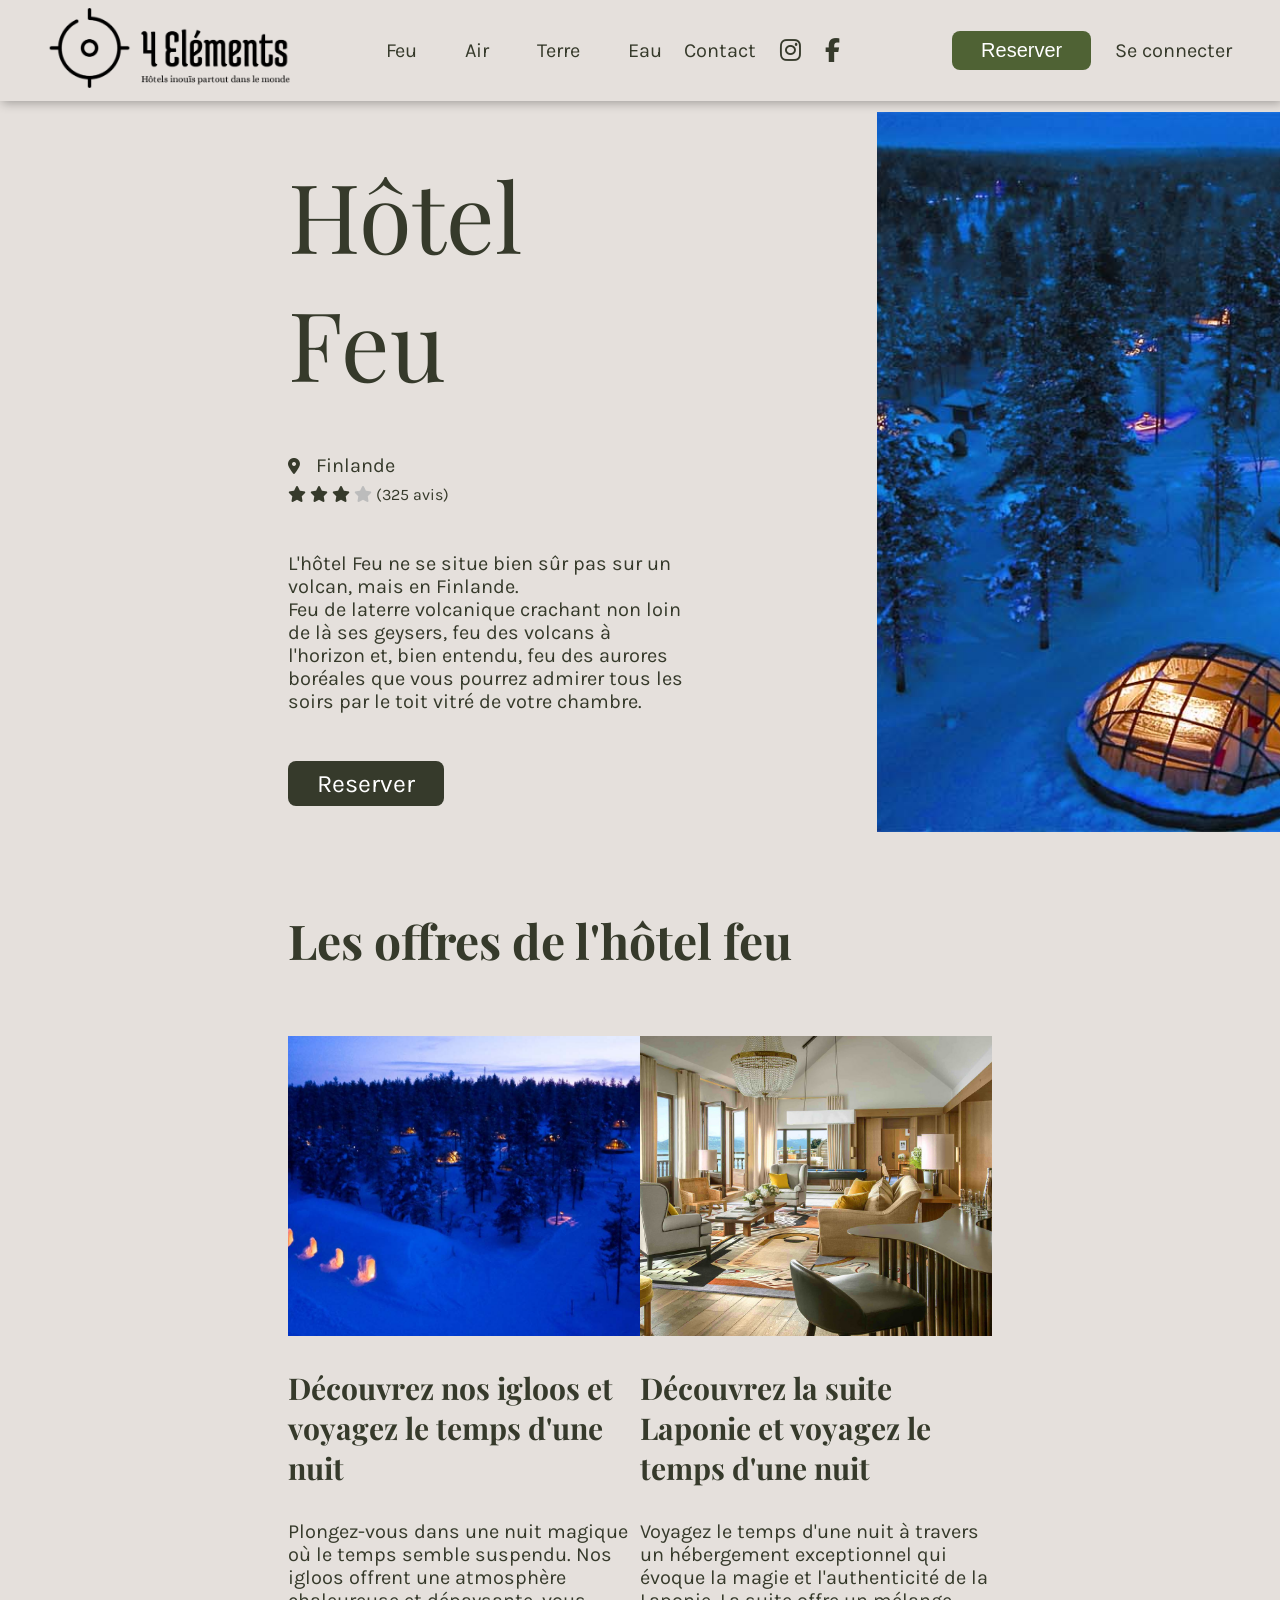
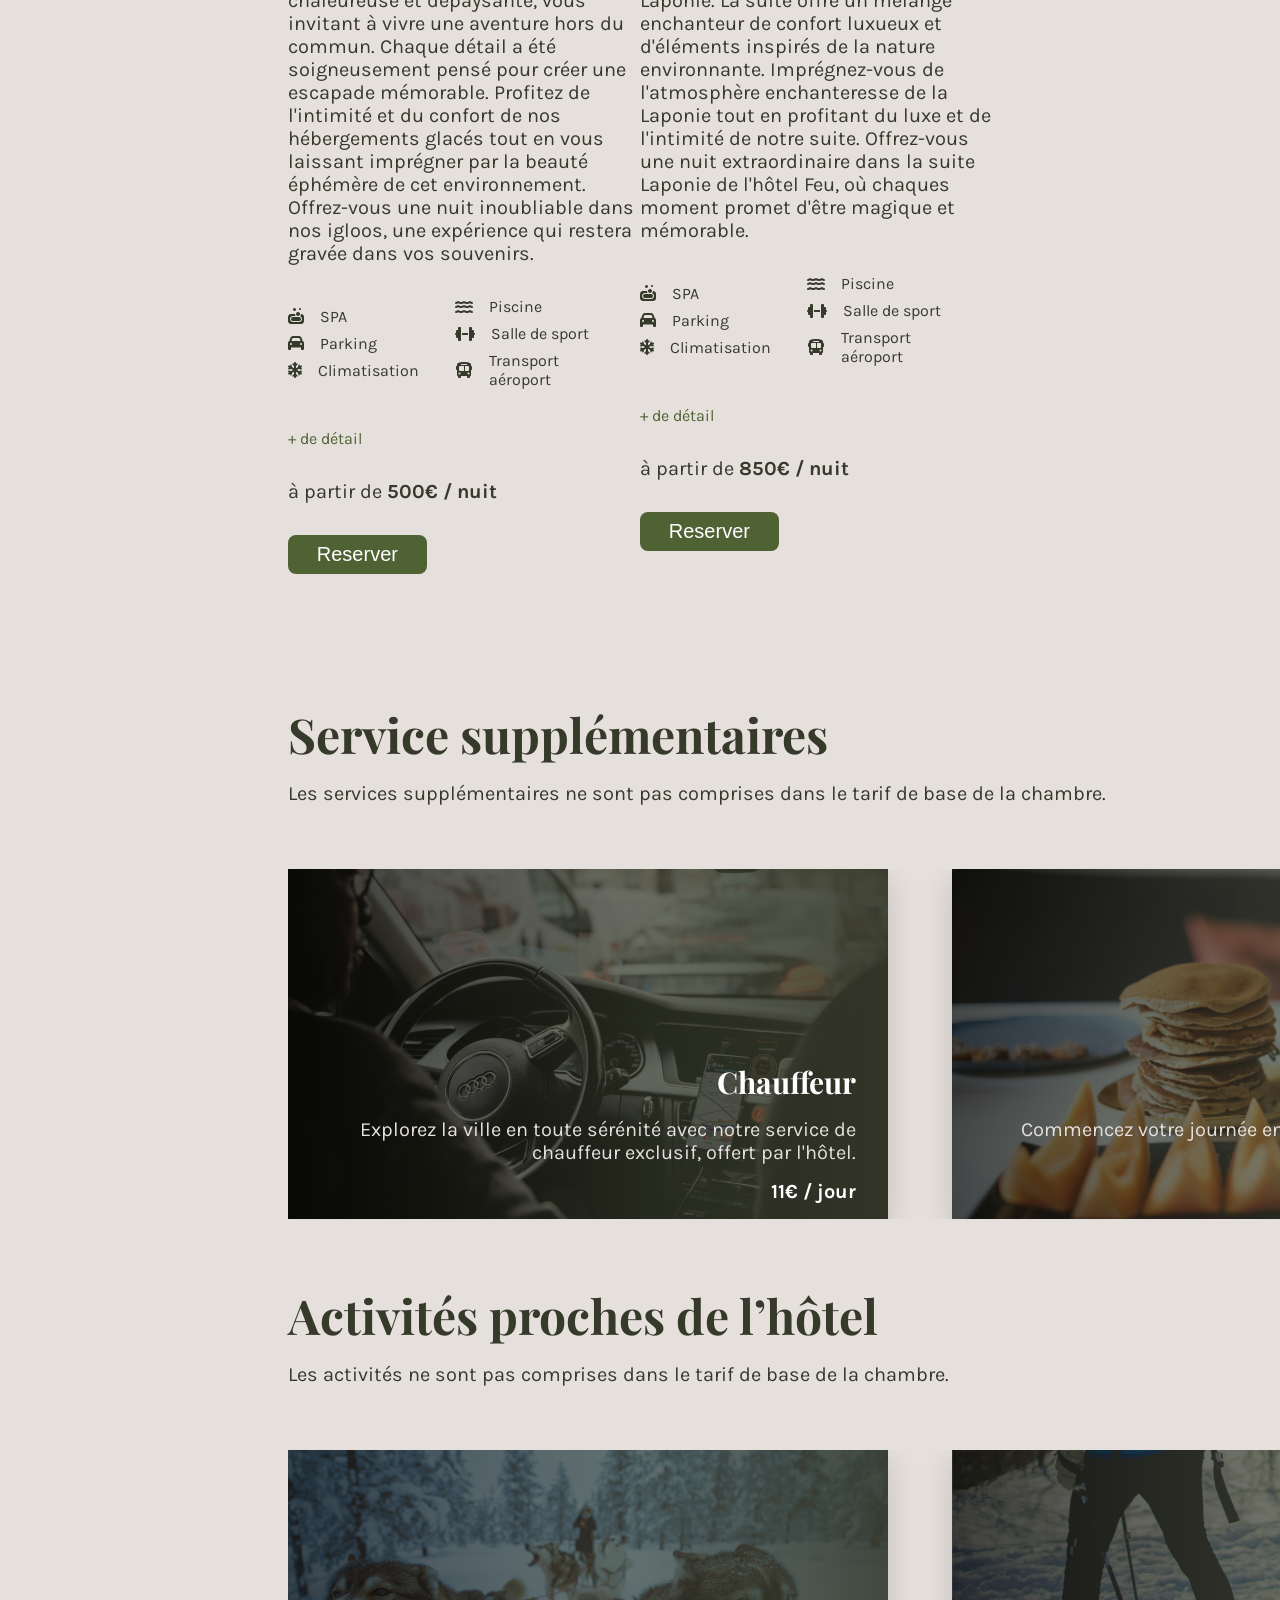
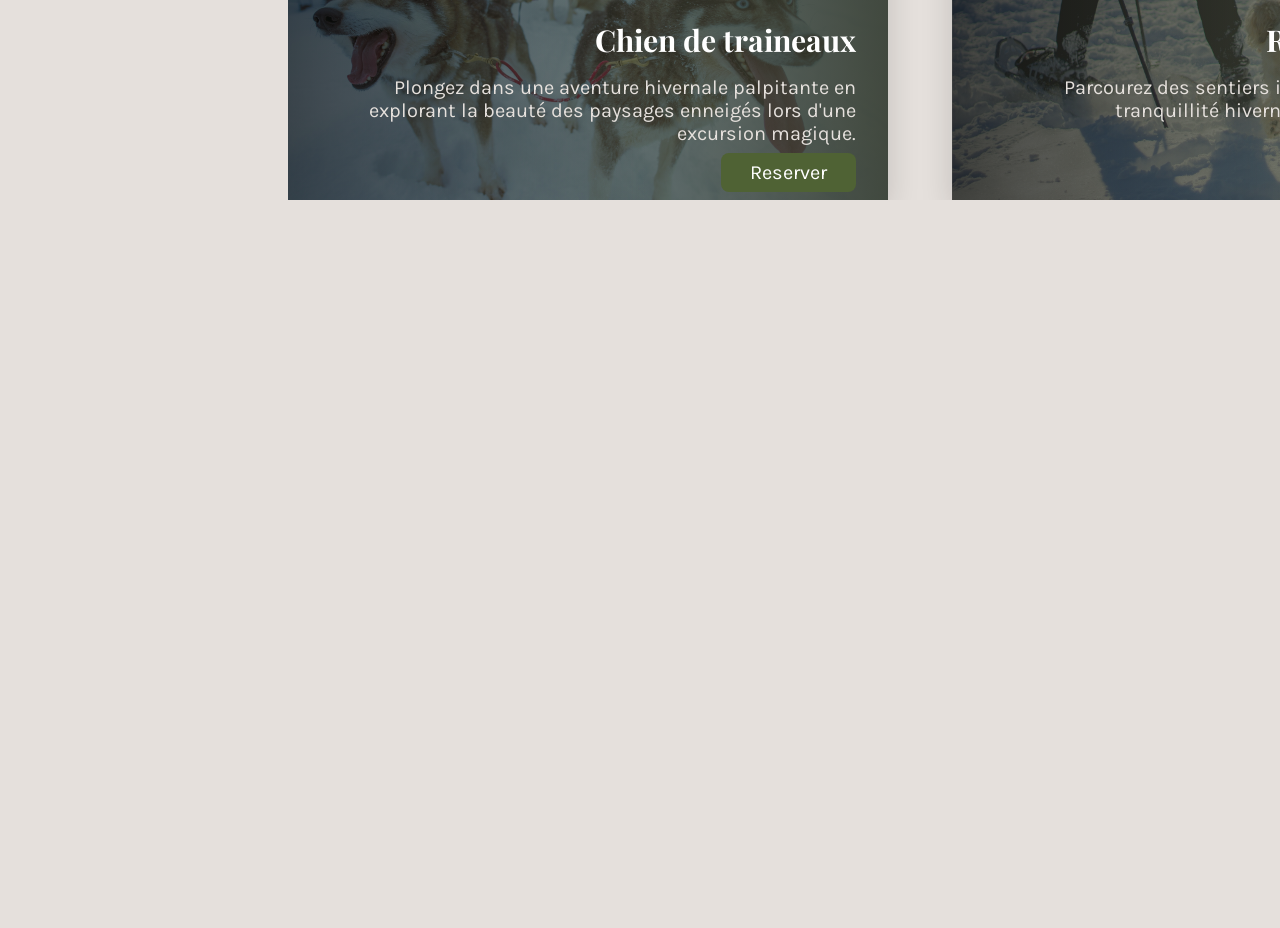
==== commit 10691101: "Ajout des carousels + vidéo" ====
--- a/pages/feu.html
+++ b/pages/feu.html
@@ -212,10 +212,62 @@
                             <span>15€ / jour</span>
                         </div>
                     </div>
-
+                </div>
+
+                <div class="service-title">
+                    <h3>Activités proches de l’hôtel</h3>
+                    <p>Les activités ne sont pas comprises dans le tarif de base de la chambre.</p>
+                </div>
+
+                <div class="service-list">
+                    <div class="service">
+                        <img src="../assets/images/activitées/chien-traineaux.jpg" alt="">
+                        <div class="overlay">
+                            <h4>Chien de traineaux</h4>
+                            <p>Plongez dans une aventure hivernale palpitante en explorant la beauté des paysages enneigés lors d'une excursion magique.</p>
+                            <span><a href="#" class="secondary-btn">Reserver</a></span>
+                        </div>
+                    </div>
+
+                    <div class="service">
+                        <img src="../assets/images/activitées/rando-raquette.jpg" alt="Assiette de pancakes empilés sur une table avec un petit déjeuner raffiné en arrière-plan.">
+                        <div class="overlay">
+                            <h4>Rando en raquette</h4>
+                            <p>Parcourez des sentiers immaculés et découvrez la tranquillité hivernale tout en profitant d'une randonnée en raquettes.</p>
+                            <span><a href="#" class="secondary-btn">Reserver</a></span>
+                        </div>
+                    </div>
+
+                    <div class="service">
+                        <img src="../assets/images/activitées/volcan.png" alt="Fondue accompagnée de charcuterie et pommes de terre sur une table en bois.">
+                        <div class="overlay">
+                            <h4>Découvrir les volcans</h4>
+                            <p>Explorez le monde fascinant des volcans, plongez au cœur de paysages spectaculaires et laissez-vous émerveiller.</p>
+                            <span><a href="#" class="secondary-btn">Reserver</a></span>
+                        </div>
+                    </div>
+
+                    <div class="service">
+                        <img src="../assets/images/activitées/speleologie.png" alt="Main tenant une boussole devant un paysage de montagne.">
+                        <div class="overlay">
+                            <h4>Spéléologie</h4>
+                            <p>Aventurez-vous dans les profondeurs mystérieuses de la terre lors d'une passionnante et extraordinaires  séance de spéléologie.</p>
+                            <span><a href="#" class="secondary-btn">Reserver</a></span>
+                        </div>
+                    </div>
                 </div>
             </div>
         </section>
+
+        <section class="video-banner">
+            
+            <!-- Vidéo de fond -->
+            <video autoplay muted loop id="hero-video">
+                <source src="../assets/video/fire.mp4">
+            </video>
+        </section>
+
+        <section></section>
     </main>
     <script src="../script.js"></script>
 
--- a/assets/css/main.css
+++ b/assets/css/main.css
@@ -897,11 +897,13 @@
 }
 
 .services-supplementaires {
+  display: flex;
+  flex-direction: column;
+  justify-content: flex-start;
+  align-items: flex-start;
+  gap: 4rem;
   padding-left: 18rem;
-  margin-top: 4rem;
-}
-.services-supplementaires .service-title {
-  margin-bottom: 3rem;
+  margin: 4rem 0;
 }
 .services-supplementaires .service-title h3 {
   margin-bottom: 1rem;
@@ -921,6 +923,7 @@
   user-select: none;
   cursor: grab;
   scrollbar-width: none;
+  width: 100%;
 }
 .services-supplementaires .service-list.drag {
   cursor: grabbing;
@@ -937,6 +940,7 @@
   height: 350px;
   box-shadow: 0 10px 30px rgba(0, 0, 0, 0.15);
   user-select: none;
+  flex: 0 0 auto;
 }
 .services-supplementaires .service::after {
   content: "";
@@ -976,7 +980,7 @@
 }
 .services-supplementaires .service .overlay p {
   font-size: 20px;
-  max-width: 300px;
+  max-width: 500px;
   font-family: "Karla";
   color: #E5E0DC;
 }
@@ -986,4 +990,16 @@
   font-family: "Karla";
 }
 
+.video-banner {
+  width: 100vw;
+  height: 600px;
+  margin: 4rem 0;
+  overflow: hidden;
+  display: flex;
+  flex-direction: row;
+  justify-content: center;
+  align-items: flex-end;
+  gap: 0;
+}
+
 /*# sourceMappingURL=main.css.map */
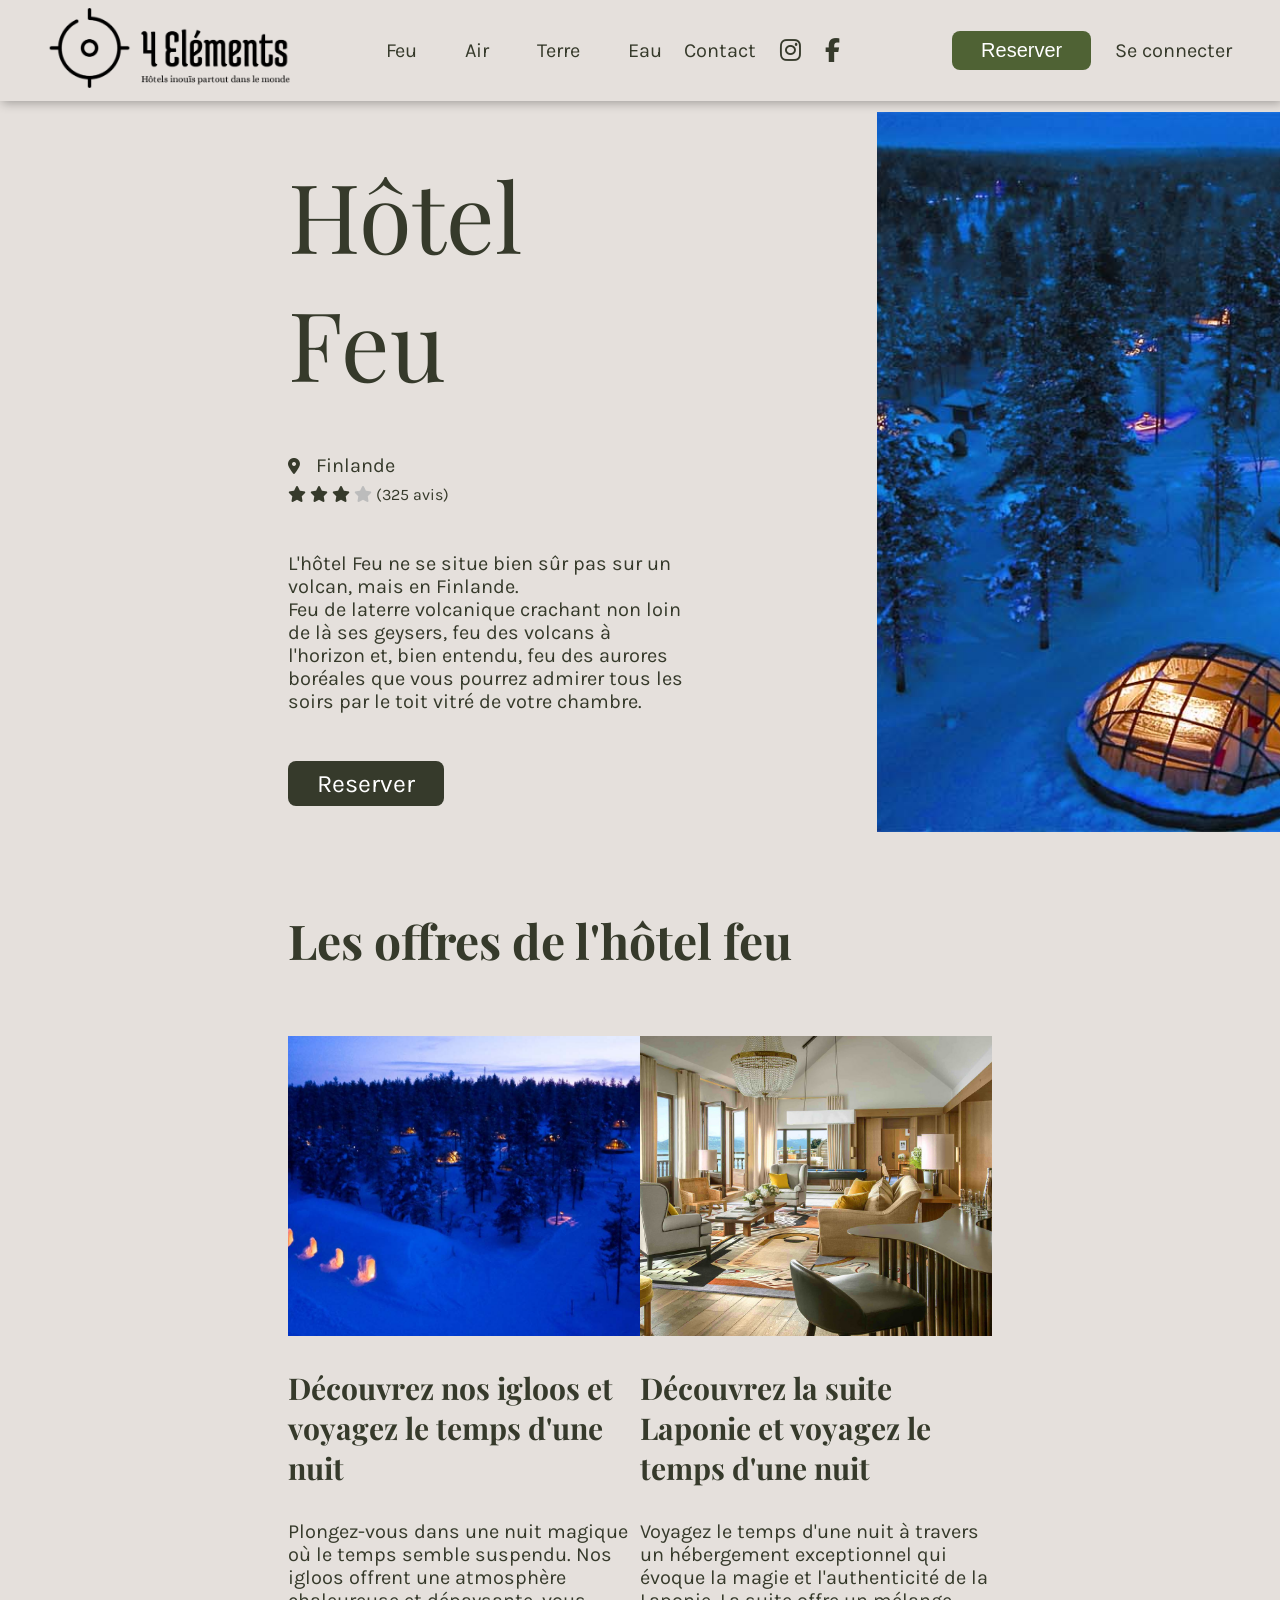
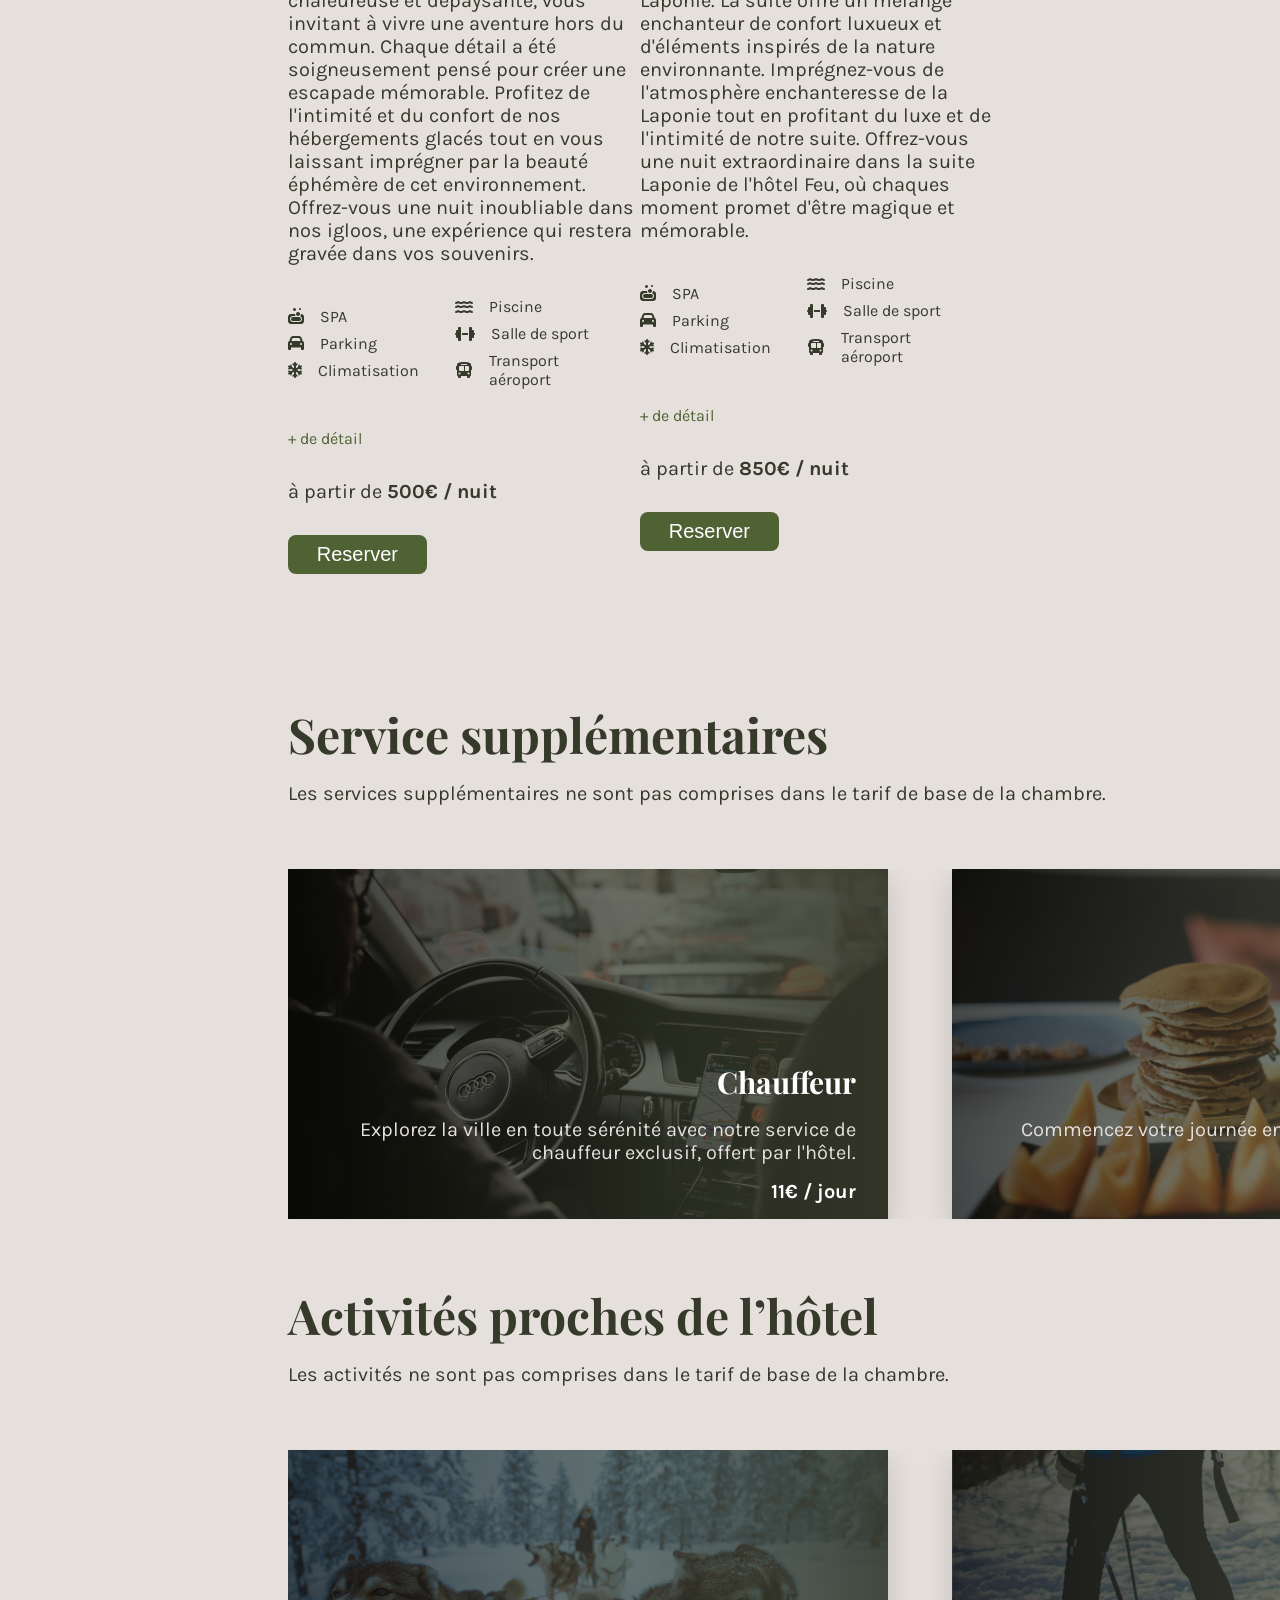
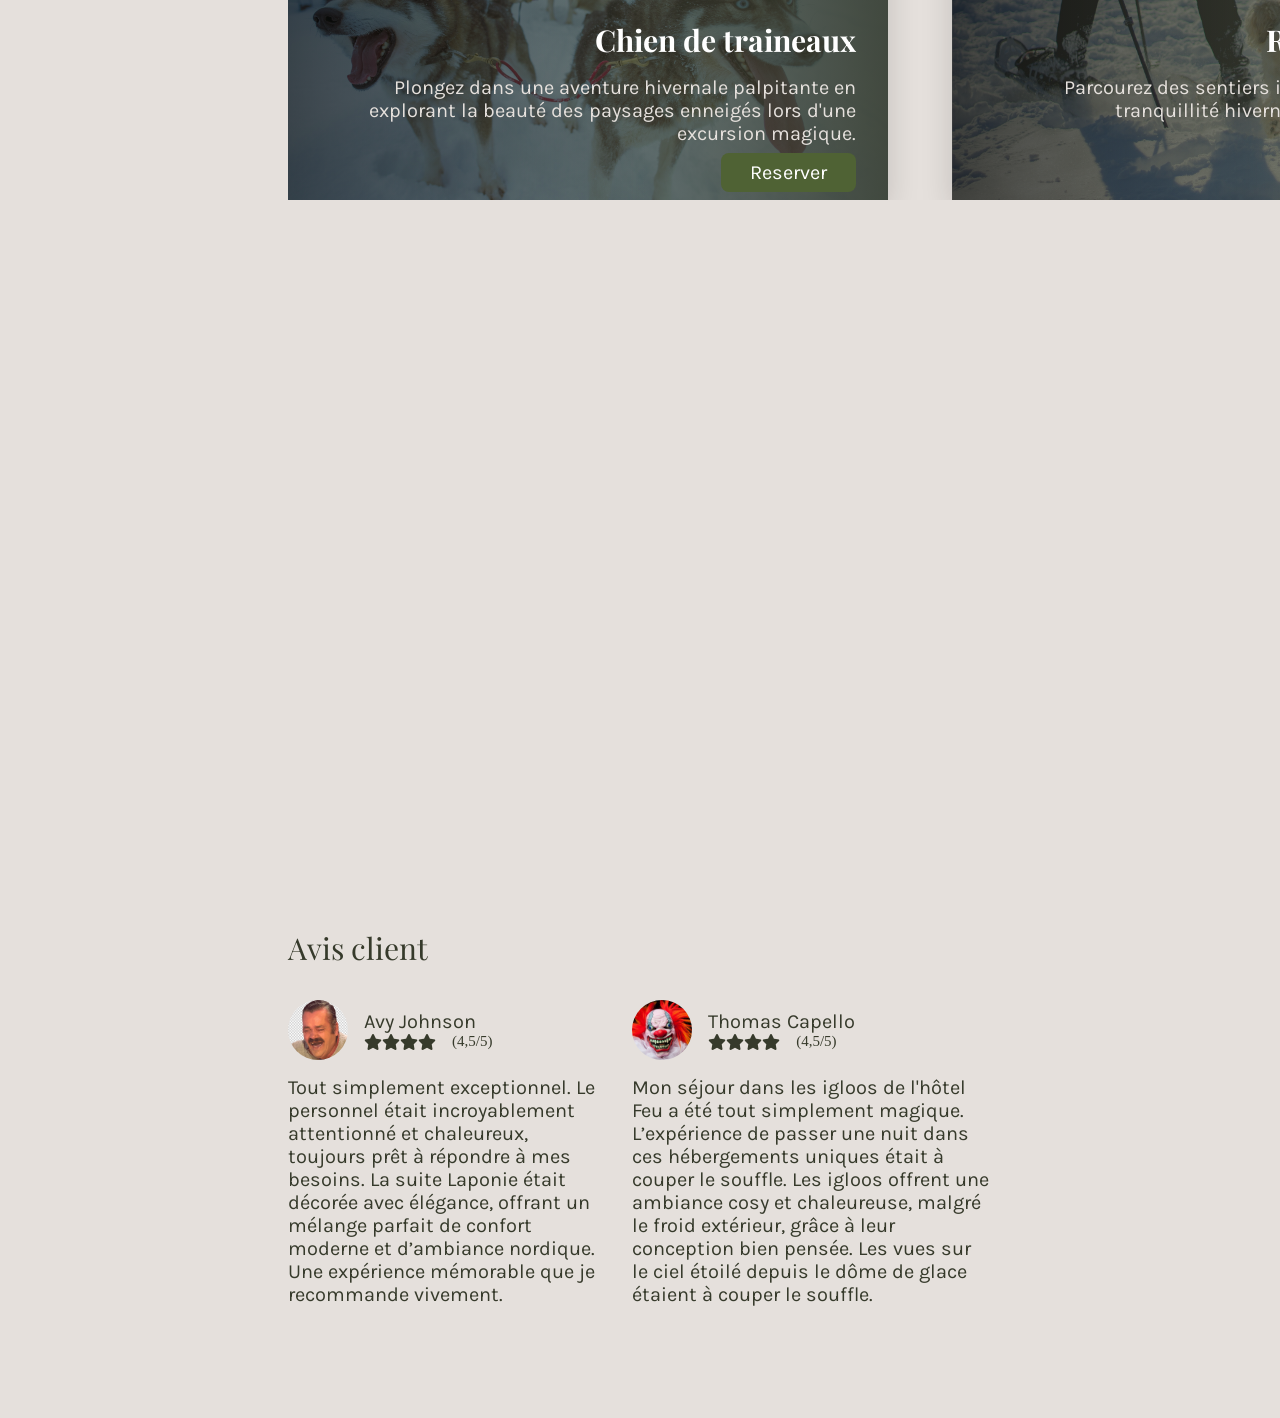
==== commit d95978c3: "Ajout de la section avis" ====
--- a/pages/feu.html
+++ b/pages/feu.html
@@ -267,6 +267,51 @@
             </video>
         </section>
 
+        <section class="avis-client">
+            <h2>Avis client</h2>
+          
+            <div class="avis-list">
+              <article class="avis">
+                <div class="auteur">
+                  <img src="../assets/images/personnes/gratis-png-el-risitas-internet-meme-risas-internet-foro-parodia-issou.png" alt="Photo de Avy Johnson">
+                  <div>
+                    <strong>Avy Johnson</strong>
+                    <div class="dots" aria-label="Note de l'hôtel : 3 sur 4">		
+                        <i class="fa-solid fa-star"></i>
+                        <i class="fa-solid fa-star"></i>
+                        <i class="fa-solid fa-star"></i>
+                        <i class="fa-solid fa-star not"></i>
+                        <span>(4,5/5)</span>		
+                    </div>
+                  </div>
+                </div>
+                <p>
+                  Tout simplement exceptionnel. Le personnel était incroyablement attentionné et chaleureux, toujours prêt à répondre à mes besoins. La suite Laponie était décorée avec élégance, offrant un mélange parfait de confort moderne et d’ambiance nordique. Une expérience mémorable que je recommande vivement.
+                </p>
+              </article>
+          
+              <article class="avis">
+                <div class="auteur">
+                  <img src="../assets/images/personnes/3504.png" alt="Photo de Thomas Capello">
+                  <div>
+                    <strong>Thomas Capello</strong>
+                    <div class="dots" aria-label="Note de l'hôtel : 3 sur 4">		
+                        <i class="fa-solid fa-star"></i>
+                        <i class="fa-solid fa-star"></i>
+                        <i class="fa-solid fa-star"></i>
+                        <i class="fa-solid fa-star not"></i>
+                        <span>(4,5/5)</span>		
+                    </div>
+                  </div>
+                </div>
+                <p>
+                  Mon séjour dans les igloos de l'hôtel Feu a été tout simplement magique. L’expérience de passer une nuit dans ces hébergements uniques était à couper le souffle. Les igloos offrent une ambiance cosy et chaleureuse, malgré le froid extérieur, grâce à leur conception bien pensée. Les vues sur le ciel étoilé depuis le dôme de glace étaient à couper le souffle.
+                </p>
+              </article>
+            </div>
+          </section>
+          
+
         <section></section>
     </main>
     <script src="../script.js"></script>
--- a/assets/css/main.css
+++ b/assets/css/main.css
@@ -1002,4 +1002,70 @@
   gap: 0;
 }
 
+.avis-client {
+  padding: 0 18rem;
+  margin-bottom: 7rem;
+}
+.avis-client h2 {
+  font-size: 30px;
+  margin-bottom: 2rem;
+  font-family: "Playfair";
+}
+.avis-client .avis-list {
+  display: flex;
+  flex-direction: row;
+  justify-content: space-between;
+  align-items: stretch;
+  gap: 2rem;
+}
+.avis-client .avis {
+  display: flex;
+  flex-direction: column;
+  justify-content: flex-start;
+  align-items: flex-start;
+  gap: 1rem;
+  max-width: 600px;
+}
+.avis-client .avis .auteur {
+  display: flex;
+  flex-direction: row;
+  justify-content: flex-start;
+  align-items: center;
+  gap: 1rem;
+}
+.avis-client .avis .auteur img {
+  width: 60px;
+  height: 60px;
+  border-radius: 50%;
+  object-fit: cover;
+}
+.avis-client .avis .auteur .dots {
+  display: flex;
+  flex-direction: row;
+  justify-content: flex-start;
+  align-items: center;
+  gap: 0;
+}
+.avis-client .avis .auteur div strong {
+  display: flex;
+  flex-direction: column;
+  justify-content: flex-start;
+  align-items: flex-start;
+  gap: 0;
+  font-size: 20px;
+  font-family: "Karla";
+}
+.avis-client .avis .auteur div span {
+  font-size: 15px;
+  margin-left: 1rem;
+}
+.avis-client .avis .auteur div p {
+  font-size: 20px;
+  font-family: "Karla";
+}
+.avis-client .avis p {
+  font-size: 20px;
+  font-family: "Karla";
+}
+
 /*# sourceMappingURL=main.css.map */
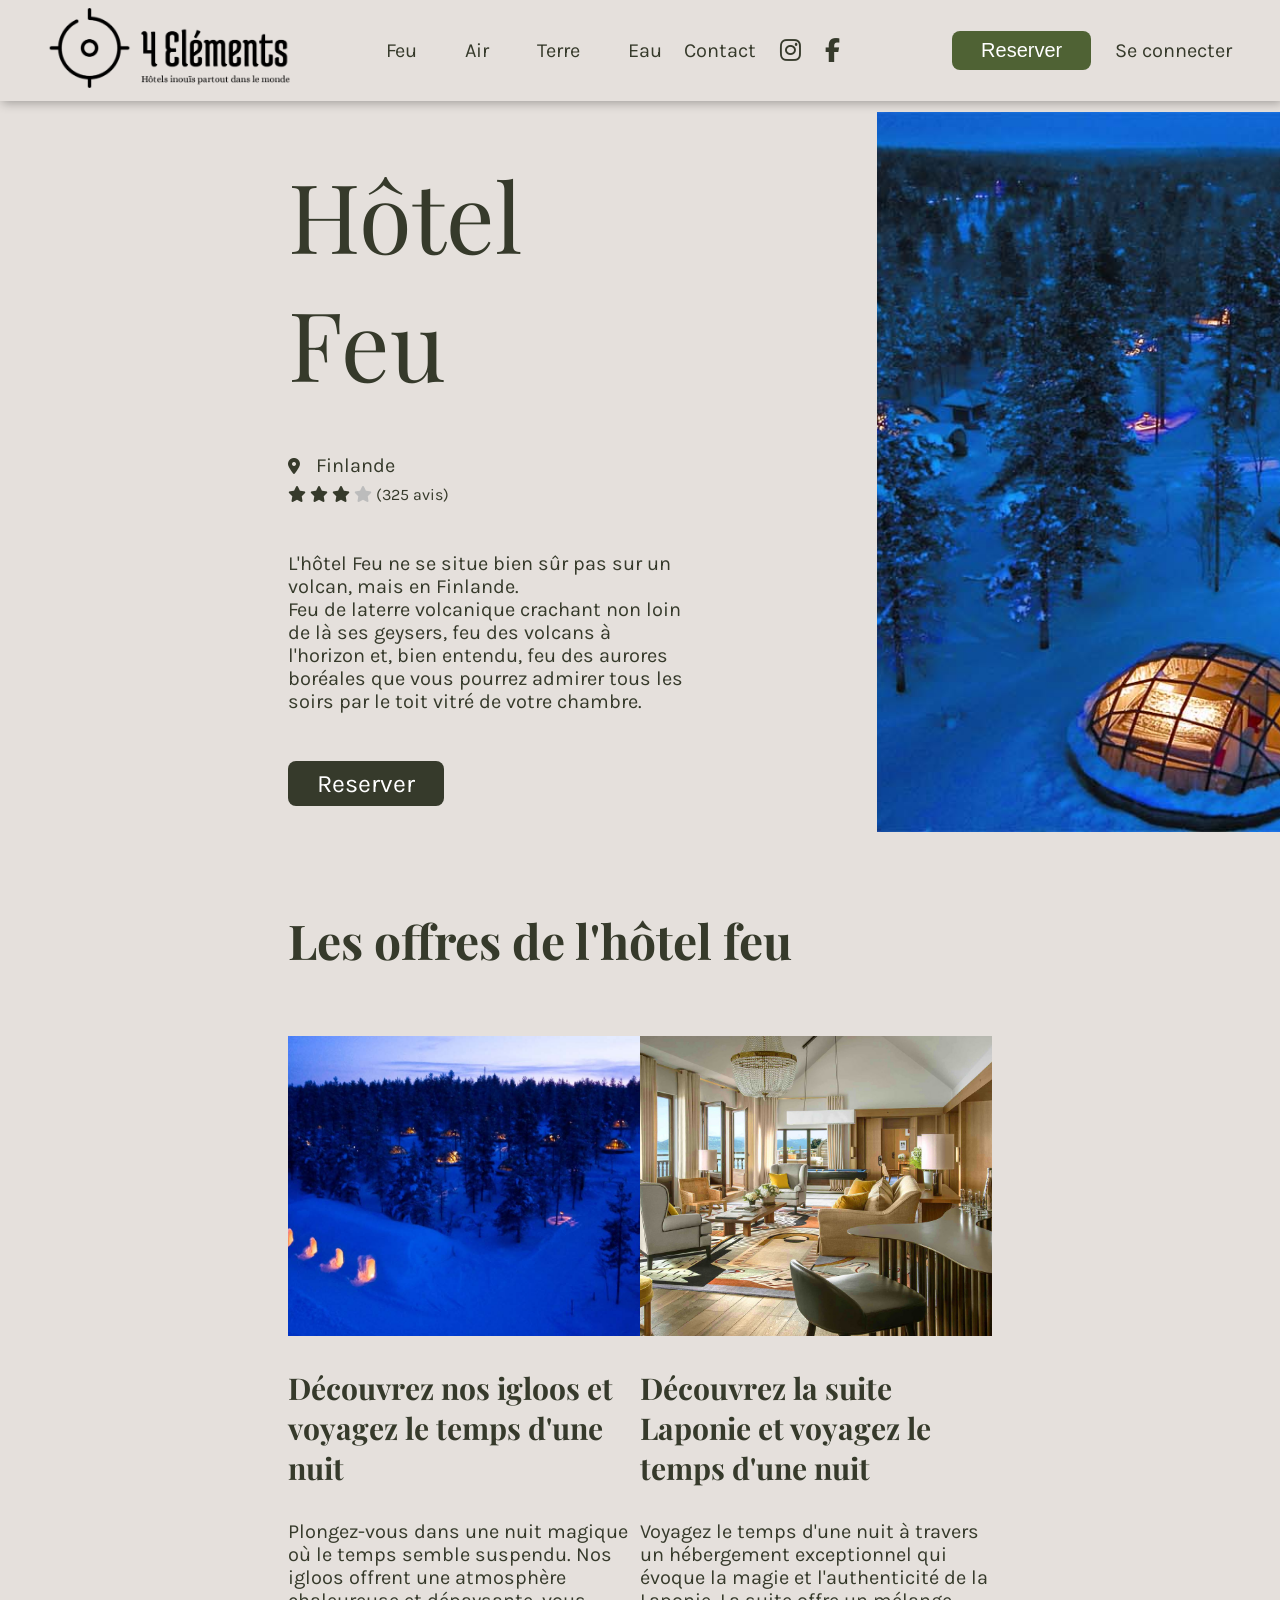
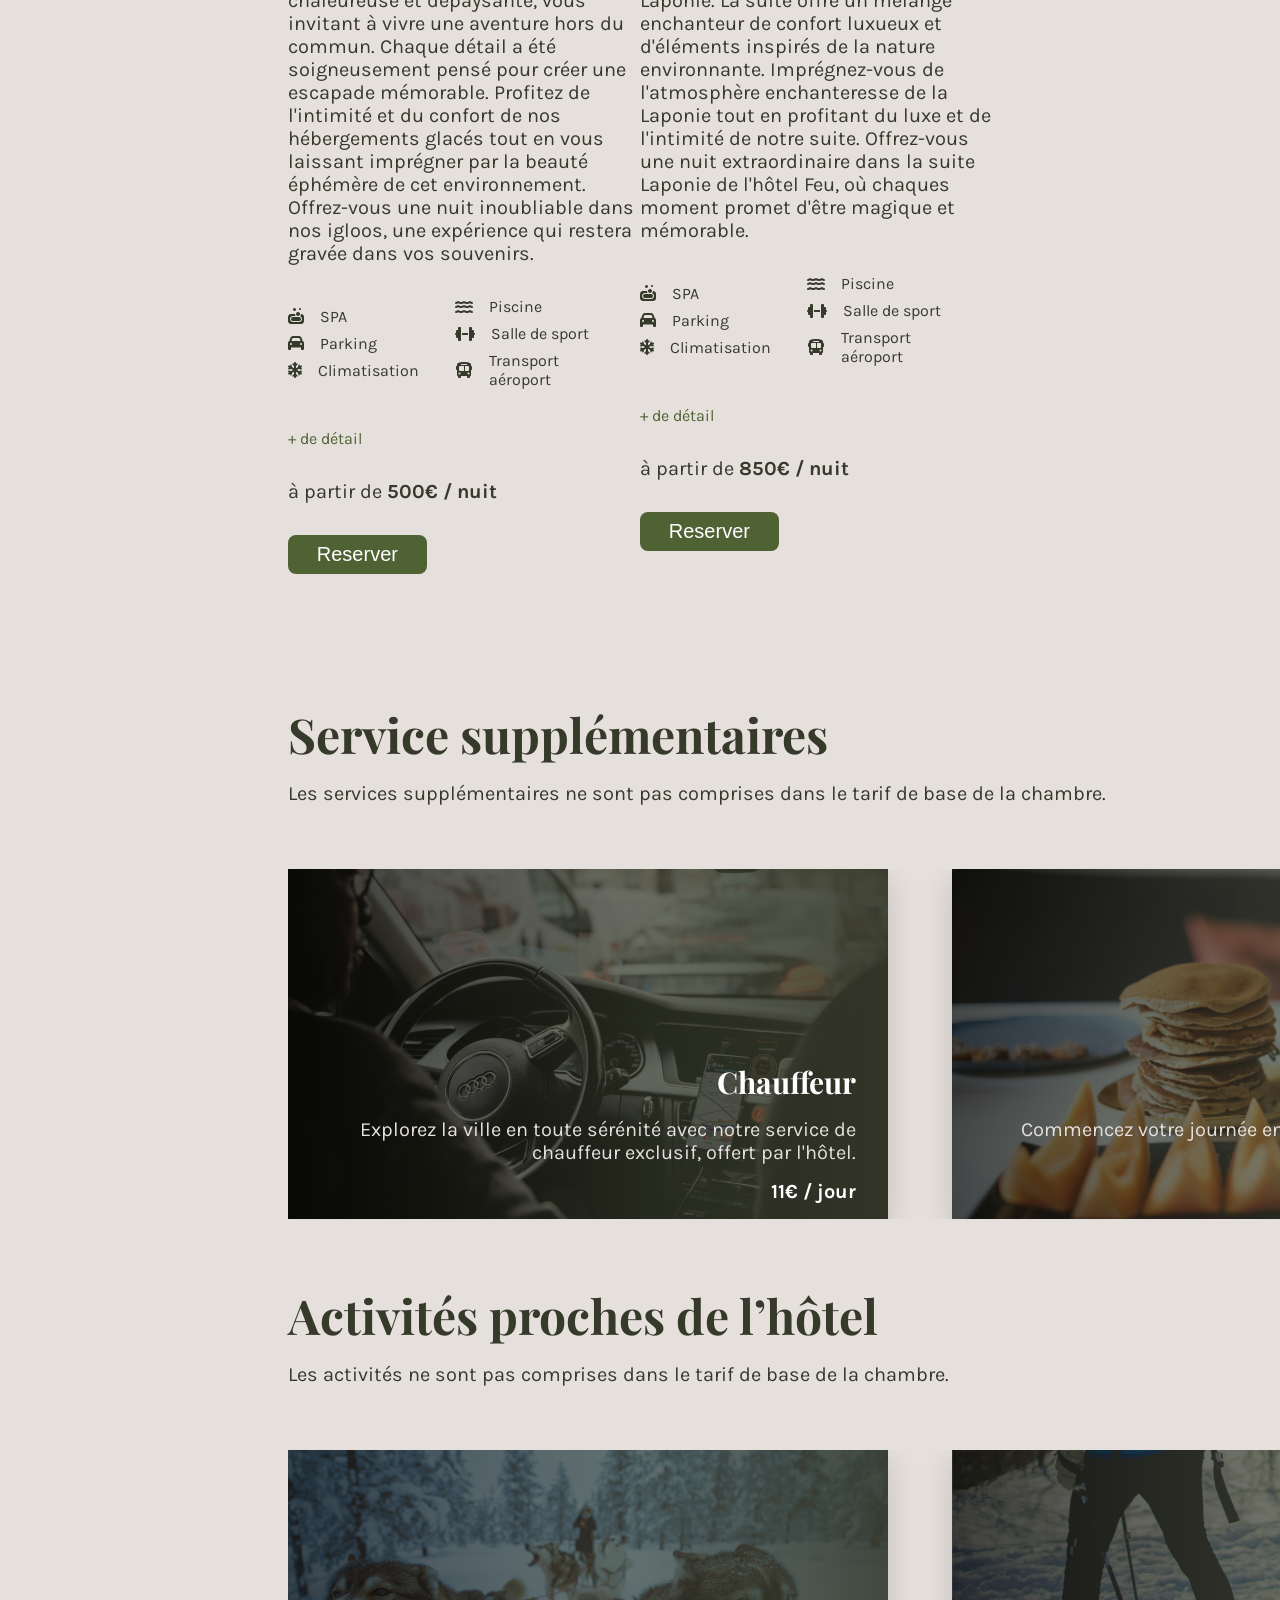
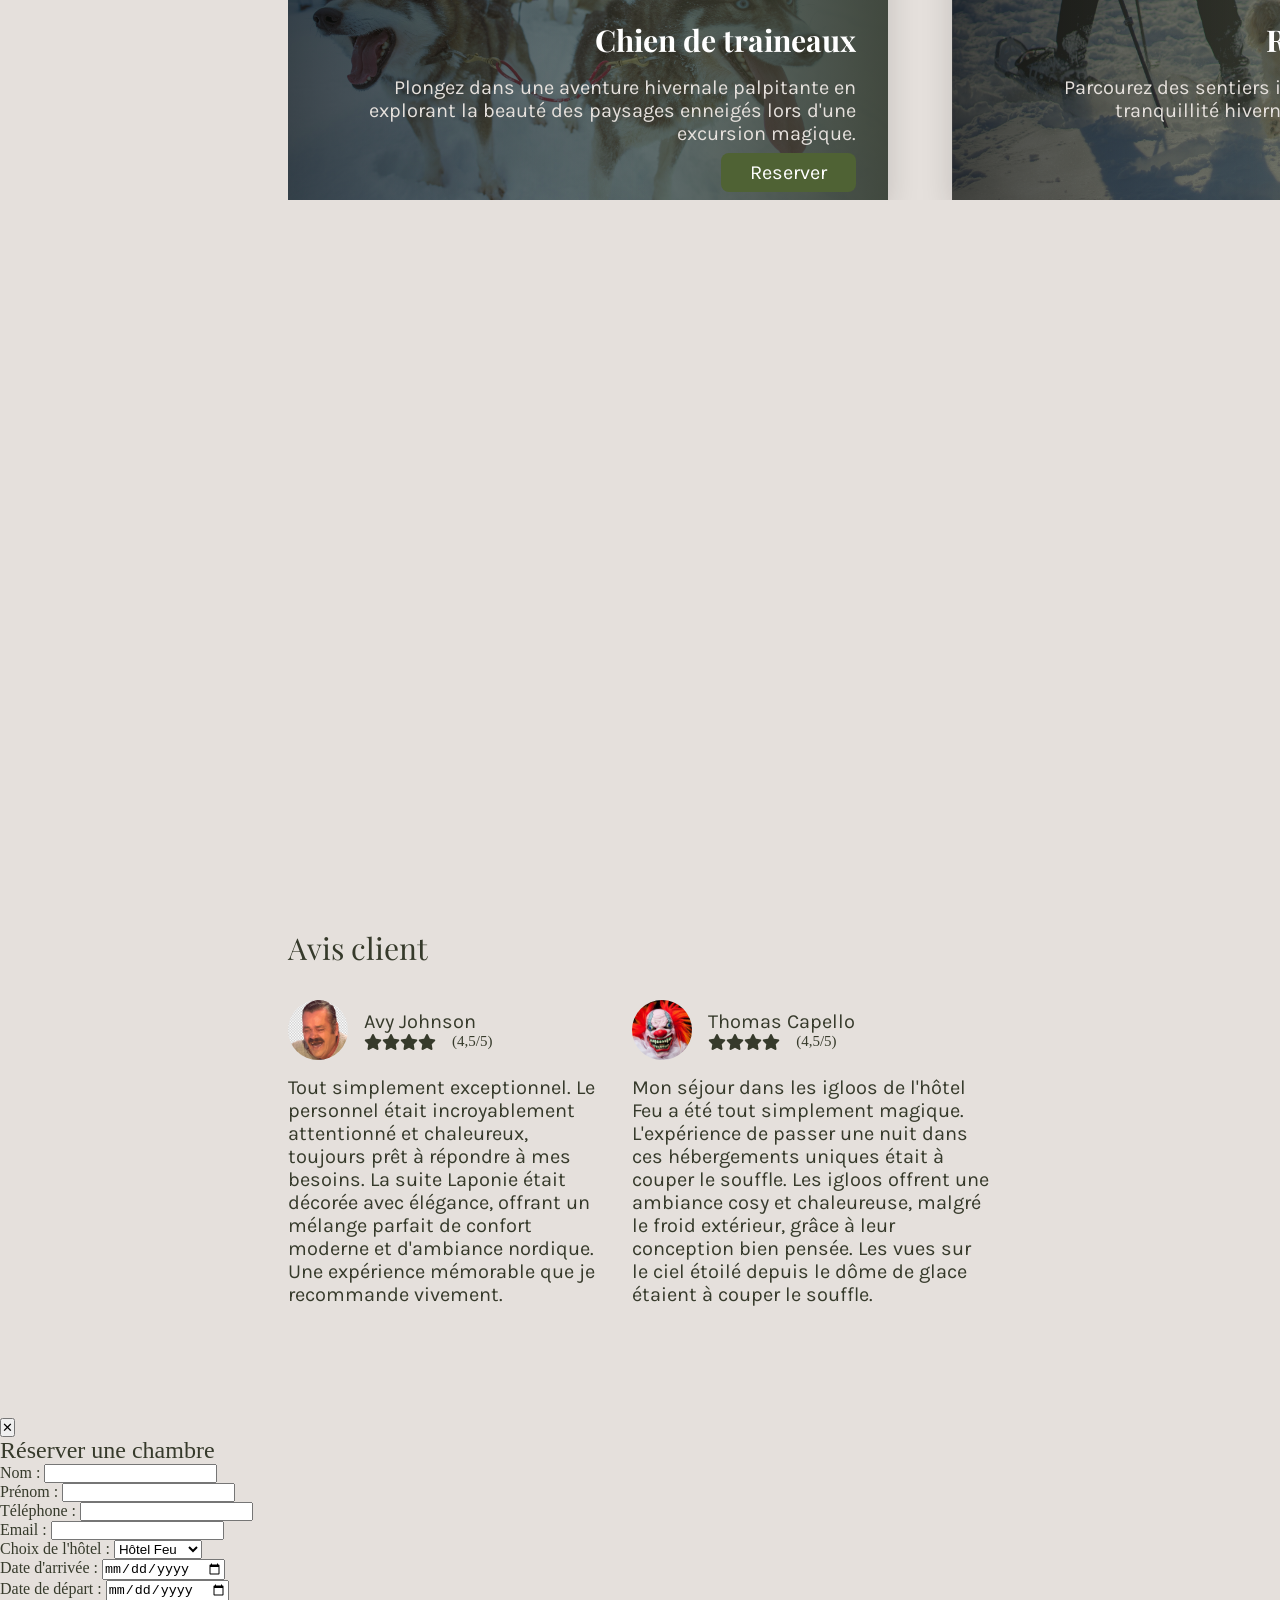
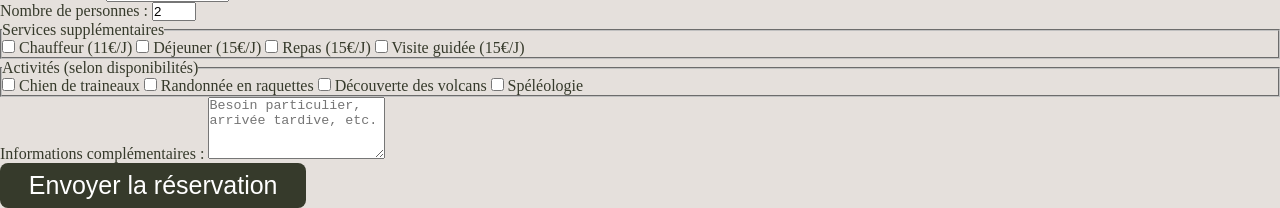
==== commit 2eb5578e: "Correction W3C validator" ====
--- a/pages/feu.html
+++ b/pages/feu.html
@@ -6,7 +6,7 @@
 	<meta name="viewport" content="width=device-width, initial-scale=1.0">
 	<title>Examen final Front-End</title>
 	<meta name="description" content="Découvrez les hôtels d'exceptions 4 Éléments.">
-	<link rel="icon" href="assets/favicon.ico" type="image/x-icon" />
+	<link rel="icon" href="assets/favicon.ico" type="image/x-icon">
 	<link rel="stylesheet" href="../assets/css/main.css">
 	<link rel="icon" href="../assets/images/ui/favicon.svg" type="image/svg+xml">
 	<link rel="stylesheet" href="https://cdnjs.cloudflare.com/ajax/libs/font-awesome/6.5.0/css/all.min.css">
@@ -25,7 +25,7 @@
 			</a>
 
 			<!-- Burger pour mobile / responsive -->
-			<div class="burger" id="burger-btn" aria-label="Menu mobile" aria-expanded="false">
+			<div class="burger" id="burger-btn" aria-expanded="false" >
 				<span></span>
 				<span></span>
 				<span></span>
@@ -55,7 +55,7 @@
 
 			<!-- Réserver / Se connecter -->
 			<div class="user-action">
-				<button class="secondary-btn">Reserver</button>
+				<button class="secondary-btn open-modal-btn">Reserver</button>
 				<a href="#">Se connecter</a>
 			</div>
 		</div>
@@ -63,7 +63,7 @@
     
     <main>
         <section>
-			<!-------------- CARD 1 --------------->
+			<!-- CARD 1 -->
 			<article class="hotel-card">
 				<div class="hotel-container">
 					
@@ -80,7 +80,7 @@
 						</div>
 
 						<!-- Dots -->
-						<div class="dots" aria-label="Note de l'hôtel : 3 sur 4">		
+						<div class="dots">		
 							<i class="fa-solid fa-star"></i>
 							<i class="fa-solid fa-star"></i>
 							<i class="fa-solid fa-star"></i>
@@ -276,7 +276,7 @@
                   <img src="../assets/images/personnes/gratis-png-el-risitas-internet-meme-risas-internet-foro-parodia-issou.png" alt="Photo de Avy Johnson">
                   <div>
                     <strong>Avy Johnson</strong>
-                    <div class="dots" aria-label="Note de l'hôtel : 3 sur 4">		
+                    <div class="dots">		
                         <i class="fa-solid fa-star"></i>
                         <i class="fa-solid fa-star"></i>
                         <i class="fa-solid fa-star"></i>
@@ -286,7 +286,7 @@
                   </div>
                 </div>
                 <p>
-                  Tout simplement exceptionnel. Le personnel était incroyablement attentionné et chaleureux, toujours prêt à répondre à mes besoins. La suite Laponie était décorée avec élégance, offrant un mélange parfait de confort moderne et d’ambiance nordique. Une expérience mémorable que je recommande vivement.
+                  Tout simplement exceptionnel. Le personnel était incroyablement attentionné et chaleureux, toujours prêt à répondre à mes besoins. La suite Laponie était décorée avec élégance, offrant un mélange parfait de confort moderne et d'ambiance nordique. Une expérience mémorable que je recommande vivement.
                 </p>
               </article>
           
@@ -305,7 +305,7 @@
                   </div>
                 </div>
                 <p>
-                  Mon séjour dans les igloos de l'hôtel Feu a été tout simplement magique. L’expérience de passer une nuit dans ces hébergements uniques était à couper le souffle. Les igloos offrent une ambiance cosy et chaleureuse, malgré le froid extérieur, grâce à leur conception bien pensée. Les vues sur le ciel étoilé depuis le dôme de glace étaient à couper le souffle.
+                  Mon séjour dans les igloos de l'hôtel Feu a été tout simplement magique. L'expérience de passer une nuit dans ces hébergements uniques était à couper le souffle. Les igloos offrent une ambiance cosy et chaleureuse, malgré le froid extérieur, grâce à leur conception bien pensée. Les vues sur le ciel étoilé depuis le dôme de glace étaient à couper le souffle.
                 </p>
               </article>
             </div>
@@ -314,6 +314,95 @@
 
         <section></section>
     </main>
+
+    <div class="modal-overlay">
+        <div class="modal">
+          <button class="modal-close">✕</button>
+          <h2>Réserver une chambre</h2>
+          <form action="#">
+      
+            <!-- Nom / Prénom / Téléphone -->
+            <div class="row">
+              <div>
+                <label for="nom">Nom :</label>
+                <input type="text" id="nom" name="nom">
+              </div>
+              <div>
+                <label for="prenom">Prénom :</label>
+                <input type="text" id="prenom" name="prenom">
+              </div>
+              <div>
+                <label for="tel">Téléphone :</label>
+                <input type="tel" id="tel" name="tel">
+              </div>
+            </div>
+      
+            <!-- Email -->
+            <div>
+              <label for="email">Email :</label>
+              <input type="email" id="email" name="email">
+            </div>
+      
+            <!-- Choix de l'hôtel -->
+            <div>
+              <label for="hotel">Choix de l'hôtel :</label>
+              <select id="hotel" name="hotel">
+                <option value="feu">Hôtel Feu</option>
+                <option value="eau">Hôtel Eau</option>
+                <option value="terre">Hôtel Terre</option>
+                <option value="air">Hôtel Air</option>
+              </select>
+            </div>
+      
+            <!-- Dates -->
+            <div class="row">
+              <div>
+                <label for="arrivee">Date d'arrivée :</label>
+                <input type="date" id="arrivee" name="arrivee">
+              </div>
+              <div>
+                <label for="depart">Date de départ :</label>
+                <input type="date" id="depart" name="depart">
+              </div>
+            </div>
+      
+            <!-- Nombre de personnes -->
+            <div>
+              <label for="personnes">Nombre de personnes :</label>
+              <input type="number" id="personnes" name="personnes" min="1" max="10" value="2">
+            </div>
+      
+            <!-- Services & Activités -->
+            <div class="row">
+              <fieldset>
+                <legend>Services supplémentaires</legend>
+                <label><input type="checkbox" name="services" value="chauffeur"> Chauffeur <span>(11€/J)</span></label>
+                <label><input type="checkbox" name="services" value="dejeuner"> Déjeuner <span>(15€/J)</span></label>
+                <label><input type="checkbox" name="services" value="repas"> Repas <span>(15€/J)</span></label>
+                <label><input type="checkbox" name="services" value="visite"> Visite guidée <span>(15€/J)</span></label>
+              </fieldset>
+      
+              <fieldset>
+                <legend>Activités (selon disponibilités)</legend>
+                <label><input type="checkbox" name="activites" value="chien"> Chien de traineaux</label>
+                <label><input type="checkbox" name="activites" value="rando"> Randonnée en raquettes</label>
+                <label><input type="checkbox" name="activites" value="volcan"> Découverte des volcans</label>
+                <label><input type="checkbox" name="activites" value="speleo"> Spéléologie</label>
+              </fieldset>
+            </div>
+      
+            <!-- Infos complémentaires -->
+            <div>
+              <label for="message">Informations complémentaires :</label>
+              <textarea id="message" name="message" rows="4" placeholder="Besoin particulier, arrivée tardive, etc."></textarea>
+            </div>
+      
+            <!-- Bouton -->
+            <button type="submit" class="primary-btn">Envoyer la réservation</button>
+          </form>
+        </div>
+      </div>
+      
     <script src="../script.js"></script>
 
 </body>
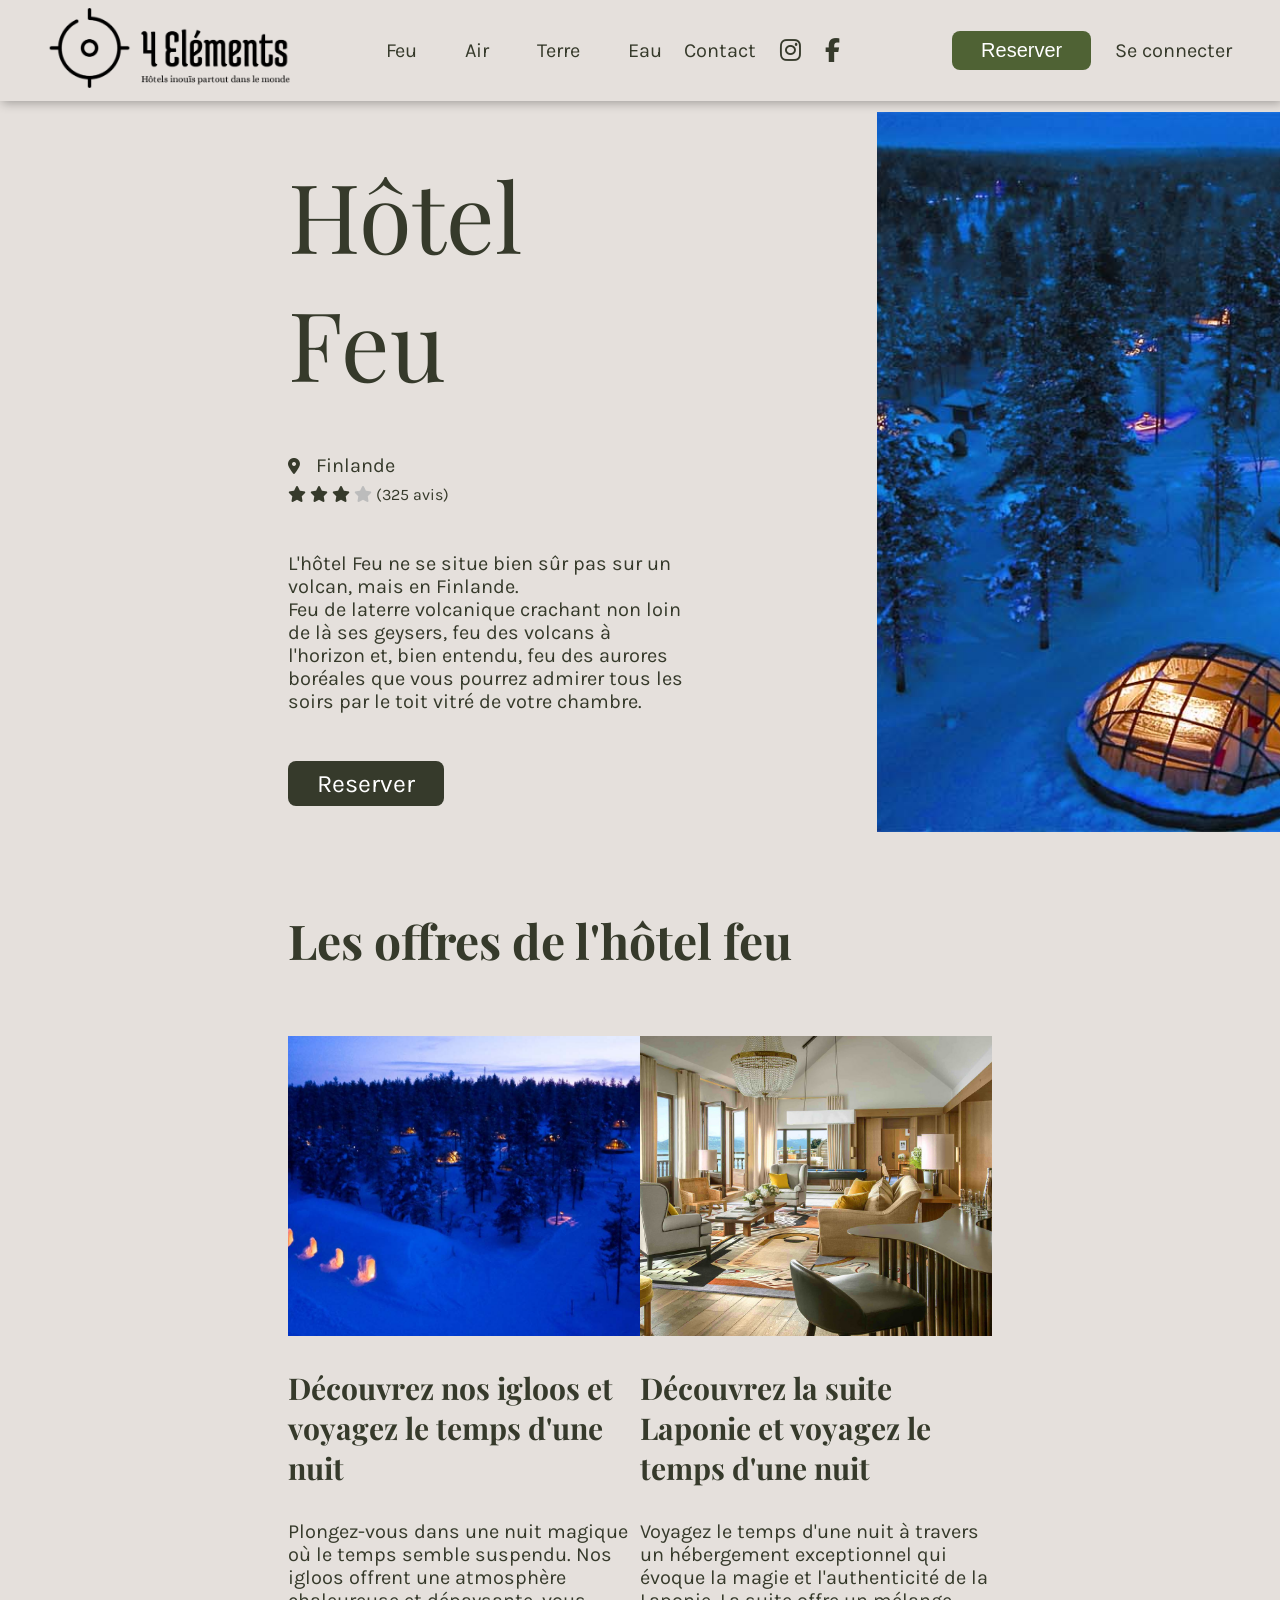
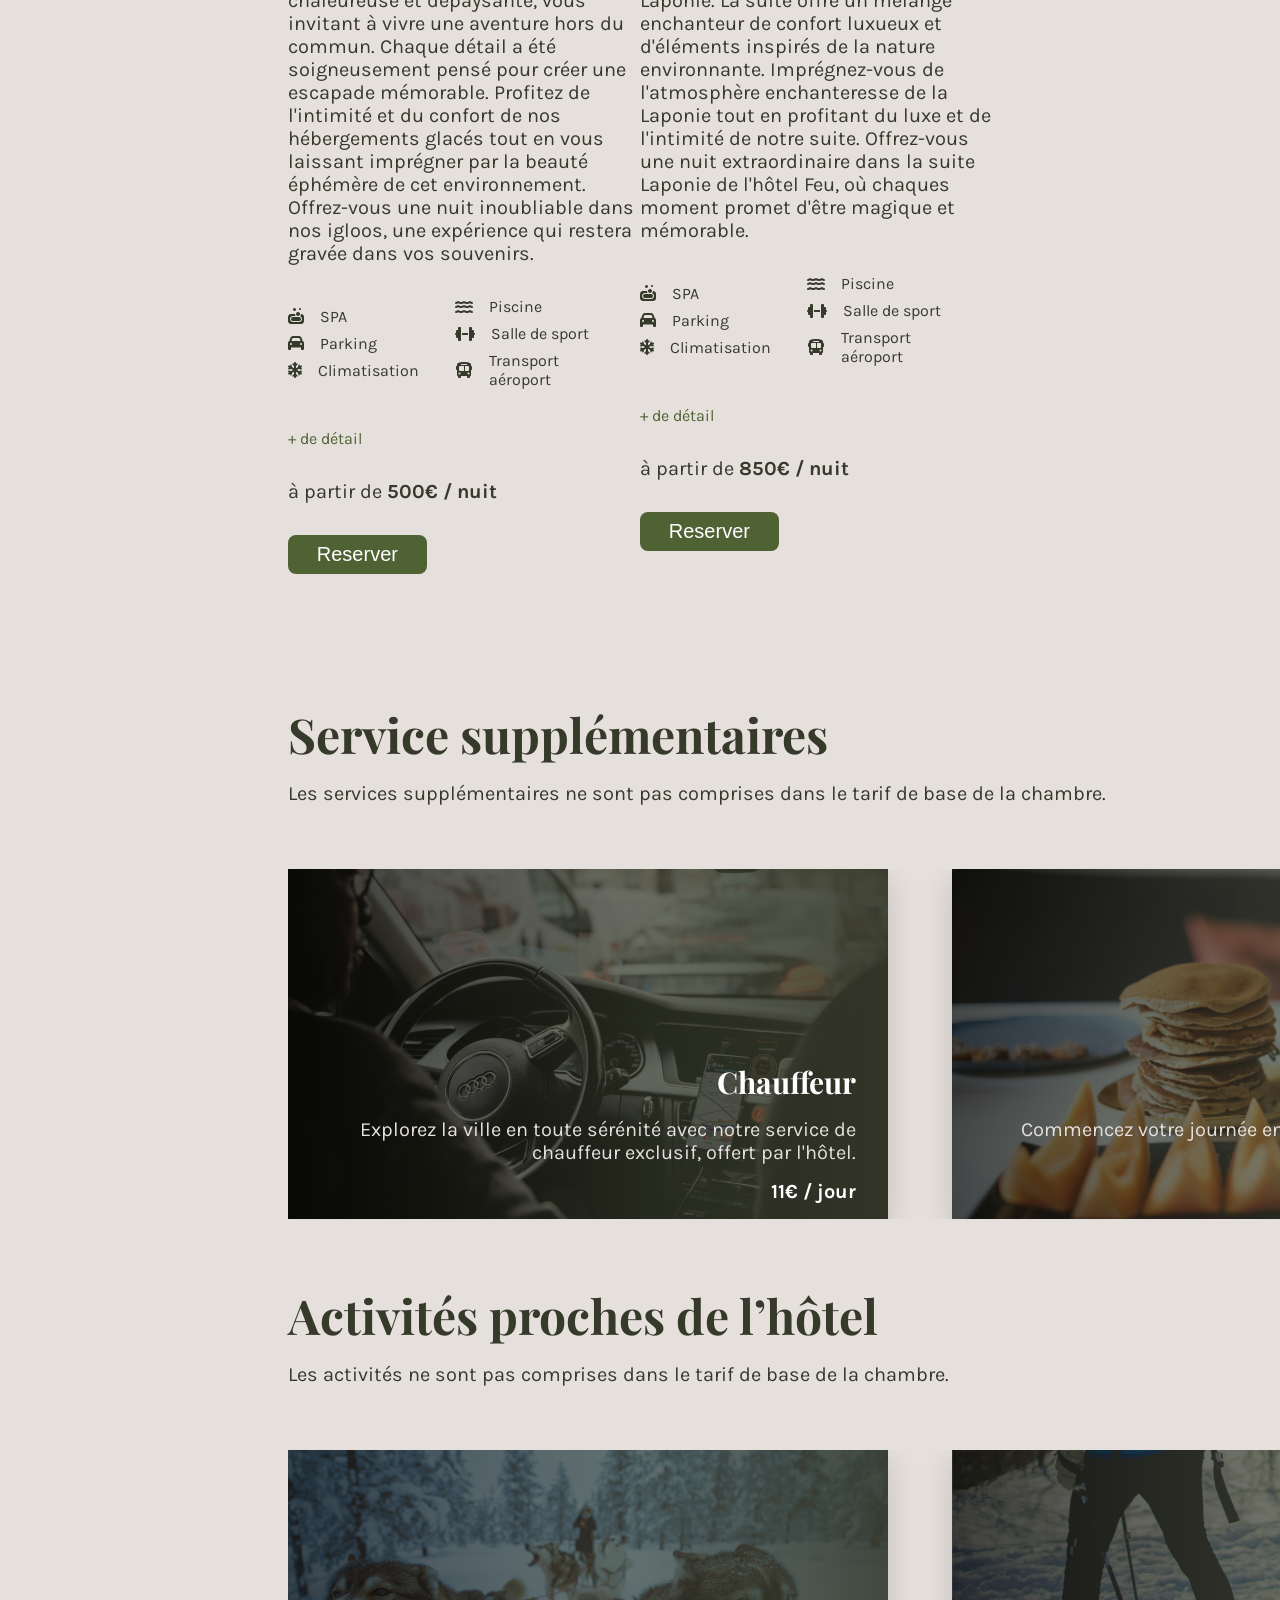
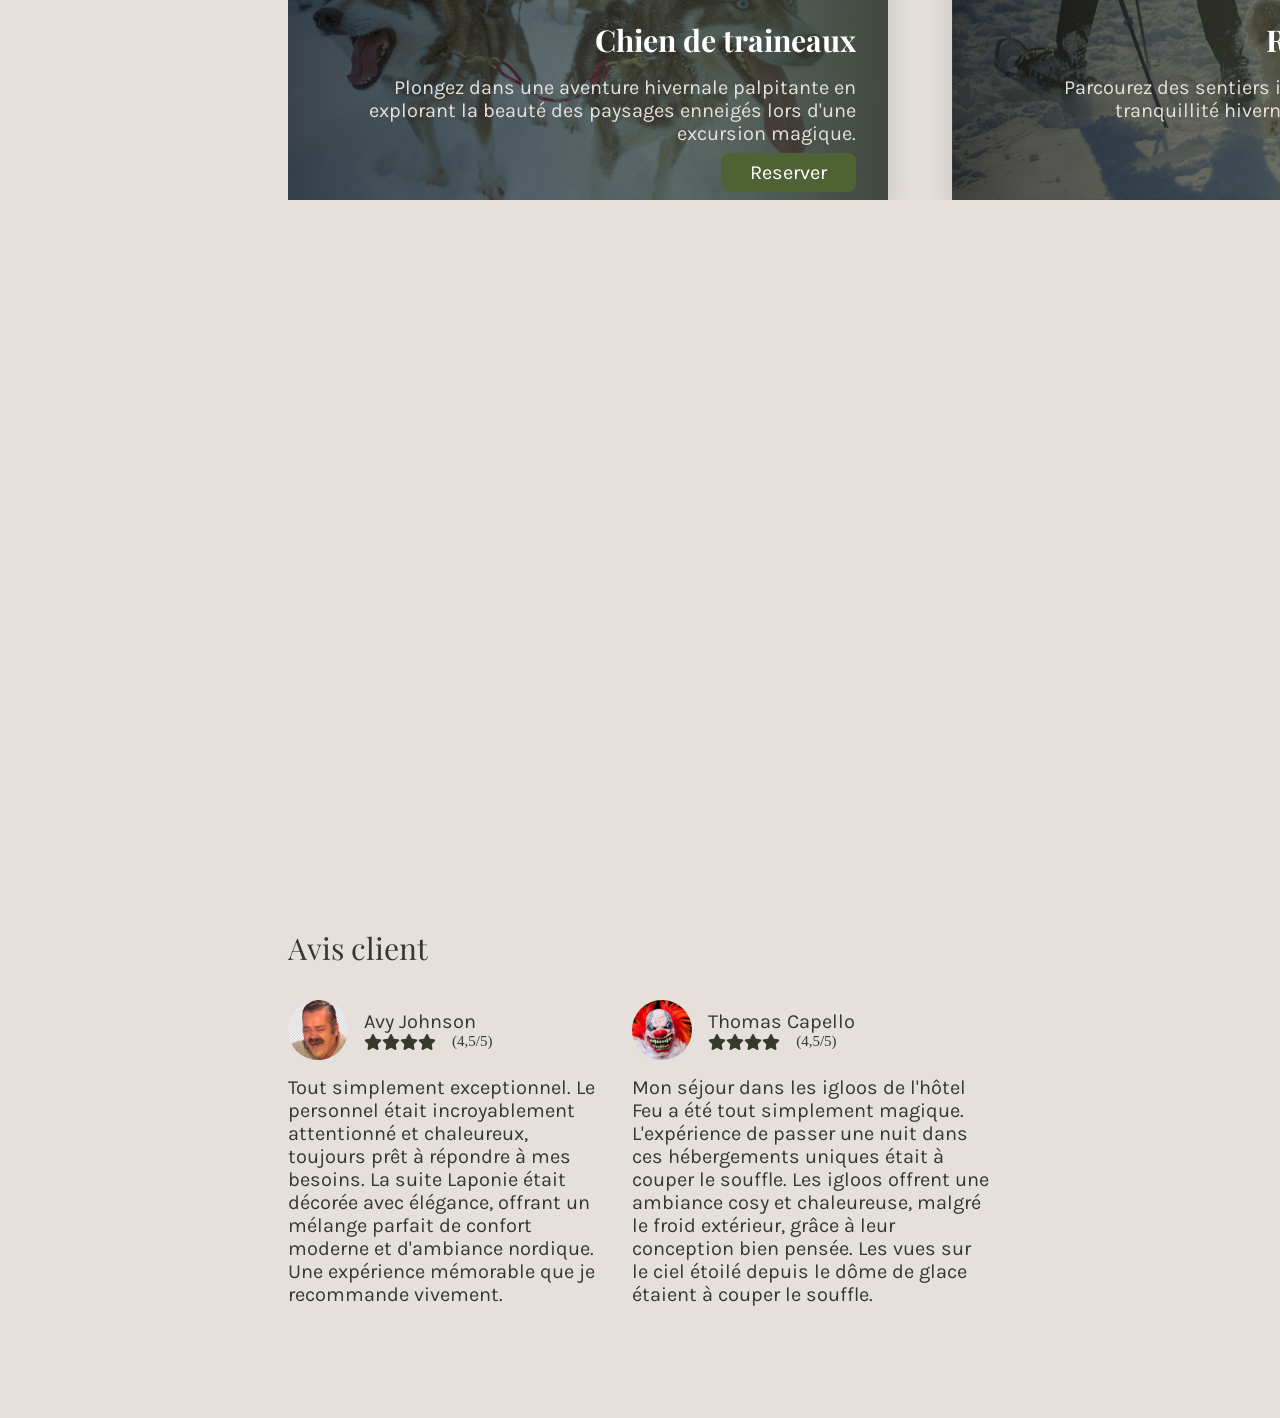
==== commit 9d0d9137: "Ajout du formulaire lors du clique sur RESERVER avec prechargement de l'hotel choisi + Commentaire d" ====
--- a/pages/feu.html
+++ b/pages/feu.html
@@ -317,91 +317,95 @@
 
     <div class="modal-overlay">
         <div class="modal">
-          <button class="modal-close">✕</button>
-          <h2>Réserver une chambre</h2>
-          <form action="#">
+            <button class="modal-close" id="closeBtn">✕</button>
+            <h2>Réserver une chambre</h2>
+            <form action="#" id="modal-form">
       
             <!-- Nom / Prénom / Téléphone -->
             <div class="row">
-              <div>
-                <label for="nom">Nom :</label>
-                <input type="text" id="nom" name="nom">
-              </div>
-              <div>
-                <label for="prenom">Prénom :</label>
-                <input type="text" id="prenom" name="prenom">
-              </div>
-              <div>
-                <label for="tel">Téléphone :</label>
-                <input type="tel" id="tel" name="tel">
-              </div>
+                <div>
+                    <label for="nom">Nom :</label>
+                    <input type="text" id="nom" name="nom">
+                </div>
+                <div>
+                    <label for="prenom">Prénom :</label>
+                    <input type="text" id="prenom" name="prenom">
+                </div>
+                <div>
+                    <label for="tel">Téléphone :</label>
+                    <input type="tel" id="tel" name="tel">
+                </div>
             </div>
       
             <!-- Email -->
             <div>
-              <label for="email">Email :</label>
-              <input type="email" id="email" name="email">
+                <label for="email">Email :</label>
+                <input type="email" id="email" name="email">
             </div>
       
             <!-- Choix de l'hôtel -->
             <div>
-              <label for="hotel">Choix de l'hôtel :</label>
-              <select id="hotel" name="hotel">
-                <option value="feu">Hôtel Feu</option>
-                <option value="eau">Hôtel Eau</option>
-                <option value="terre">Hôtel Terre</option>
-                <option value="air">Hôtel Air</option>
-              </select>
+                <label for="hotel">Choix de l'hôtel :</label>
+                <select id="hotel" name="hotel">
+                    <option value=""></option>
+                    <option value="feu">Hôtel Feu</option>
+                    <option value="eau">Hôtel Eau</option>
+                    <option value="terre">Hôtel Terre</option>
+                    <option value="air">Hôtel Air</option>
+                </select>
             </div>
       
             <!-- Dates -->
             <div class="row">
-              <div>
-                <label for="arrivee">Date d'arrivée :</label>
-                <input type="date" id="arrivee" name="arrivee">
-              </div>
-              <div>
-                <label for="depart">Date de départ :</label>
-                <input type="date" id="depart" name="depart">
-              </div>
+                <div>
+                    <label for="arrivee">Date d'arrivée :</label>
+                    <input type="date" id="arrivee" name="arrivee">
+                </div>
+                <div>
+                    <label for="depart">Date de départ :</label>
+                    <input type="date" id="depart" name="depart">
+                </div>
             </div>
       
             <!-- Nombre de personnes -->
             <div>
-              <label for="personnes">Nombre de personnes :</label>
-              <input type="number" id="personnes" name="personnes" min="1" max="10" value="2">
+                <label for="personnes">Nombre de personnes :</label>
+                <input type="number" id="personnes" name="personnes" min="1" max="10" value="2">
             </div>
       
             <!-- Services & Activités -->
             <div class="row">
-              <fieldset>
-                <legend>Services supplémentaires</legend>
-                <label><input type="checkbox" name="services" value="chauffeur"> Chauffeur <span>(11€/J)</span></label>
-                <label><input type="checkbox" name="services" value="dejeuner"> Déjeuner <span>(15€/J)</span></label>
-                <label><input type="checkbox" name="services" value="repas"> Repas <span>(15€/J)</span></label>
-                <label><input type="checkbox" name="services" value="visite"> Visite guidée <span>(15€/J)</span></label>
-              </fieldset>
-      
-              <fieldset>
-                <legend>Activités (selon disponibilités)</legend>
-                <label><input type="checkbox" name="activites" value="chien"> Chien de traineaux</label>
-                <label><input type="checkbox" name="activites" value="rando"> Randonnée en raquettes</label>
-                <label><input type="checkbox" name="activites" value="volcan"> Découverte des volcans</label>
-                <label><input type="checkbox" name="activites" value="speleo"> Spéléologie</label>
-              </fieldset>
+                <fieldset>
+                    <legend>Services supplémentaires</legend>
+                    <label><input type="checkbox" name="services" value="chauffeur"> Chauffeur <span>11€ / j</span></label>
+                    <label><input type="checkbox" name="services" value="dejeuner"> Déjeuner <span>15€ / j</span></label>
+                    <label><input type="checkbox" name="services" value="repas"> Repas <span>15€ / j</span></label>
+                    <label><input type="checkbox" name="services" value="visite"> Visite guidée <span>15€ / j</span></label>
+                </fieldset>
+      
+                <fieldset>
+                    <legend>Activités (selon disponibilités)</legend>
+                    <label><input type="checkbox" name="activites" value="chien"> Chien de traineaux</label>
+                    <label><input type="checkbox" name="activites" value="rando"> Randonnée en raquettes</label>
+                    <label><input type="checkbox" name="activites" value="volcan"> Découverte des volcans</label>
+                    <label><input type="checkbox" name="activites" value="speleo"> Spéléologie</label>
+                </fieldset>
             </div>
       
             <!-- Infos complémentaires -->
             <div>
-              <label for="message">Informations complémentaires :</label>
-              <textarea id="message" name="message" rows="4" placeholder="Besoin particulier, arrivée tardive, etc."></textarea>
+                <label for="message">Informations complémentaires :</label>
+                <input id="message" name="message" placeholder="Besoin particulier, arrivée tardive, etc.">
             </div>
       
             <!-- Bouton -->
-            <button type="submit" class="primary-btn">Envoyer la réservation</button>
-          </form>
+            <div class="button">
+                <button type="submit" class="secondary-btn">Envoyer la réservation</button>
+                <button type="reset" class="reset-btn">Reset</button>
+            </div>
+            </form>
         </div>
-      </div>
+    </div>
       
     <script src="../script.js"></script>
 
--- a/assets/css/main.css
+++ b/assets/css/main.css
@@ -653,6 +653,20 @@
   background-color: #363A2B;
 }
 
+.reset-btn {
+  background-color: #a00000;
+  border: none;
+  padding: 0.5rem 1.8rem;
+  border-radius: 8px;
+  color: #FFFFFF;
+  font-size: 20px;
+  cursor: pointer;
+  transition: color 0.3s ease, background-color 0.5s ease;
+}
+.reset-btn:hover {
+  background-color: #660000;
+}
+
 .hotel-card {
   width: 100vw;
   overflow: hidden;
@@ -990,6 +1004,169 @@
   font-family: "Karla";
 }
 
+.modal-overlay {
+  position: fixed;
+  inset: 0;
+  display: none;
+  justify-content: center;
+  align-items: center;
+  background-color: rgba(0, 0, 0, 0.6);
+  backdrop-filter: blur(3px);
+  z-index: 1000;
+  padding: 1rem;
+  font-family: "Playfair";
+}
+.modal-overlay.active {
+  display: flex;
+}
+.modal-overlay .modal {
+  background: #E5E0DC;
+  border-radius: 2rem;
+  padding: 2rem;
+  max-width: 850px;
+  width: 100%;
+  max-height: 95vh;
+  position: relative;
+  box-shadow: 0 0 40px rgba(0, 0, 0, 0.25);
+  overflow-y: auto;
+}
+.modal-overlay .modal::-webkit-scrollbar {
+  display: none;
+}
+.modal-overlay .modal h2 {
+  margin-bottom: 1.5rem;
+  font-family: "Karla";
+}
+.modal-overlay .modal .modal-close {
+  position: absolute;
+  top: 1rem;
+  right: 1.2rem;
+  background: none;
+  border: none;
+  font-size: 1.5rem;
+  font-weight: bold;
+  cursor: pointer;
+  transition: transform 0.6s ease;
+  display: flex;
+  align-items: center;
+  gap: 0.5rem;
+}
+.modal-overlay .modal .modal-close:hover {
+  animation: rotate180 0.6s ease;
+  color: #4F6234;
+}
+.modal-overlay .modal #fermerText {
+  opacity: 0;
+  transform: translateX(-10px);
+  transition: opacity 0.3s ease, transform 0.3s ease;
+  white-space: nowrap;
+  font-size: 1rem;
+  pointer-events: none;
+}
+.modal-overlay .modal form {
+  display: flex;
+  flex-direction: column;
+  justify-content: flex-start;
+  align-items: stretch;
+  gap: 1rem;
+}
+.modal-overlay .modal form label {
+  display: block;
+  margin-bottom: 0.3rem;
+  font-weight: bold;
+  font-family: "Playfair";
+}
+.modal-overlay .modal form input,
+.modal-overlay .modal form select,
+.modal-overlay .modal form textarea {
+  padding: 0.6rem 1rem;
+  font-size: 15px;
+  border-radius: 8px;
+  border: 1px solid #E5E0DC;
+}
+.modal-overlay .modal form textarea {
+  resize: vertical;
+}
+.modal-overlay .modal form .row {
+  display: flex;
+  flex-wrap: wrap;
+  gap: 1.2rem;
+  width: 100%;
+}
+.modal-overlay .modal form .row div,
+.modal-overlay .modal form .row fieldset {
+  flex: 1;
+  min-width: 240px;
+  display: flex;
+  flex-direction: column;
+}
+.modal-overlay .modal form fieldset {
+  border: 1px solid #E5E0DC;
+  border-radius: 0.5rem;
+  padding: 1rem;
+}
+.modal-overlay .modal form fieldset legend {
+  font-weight: bold;
+}
+.modal-overlay .modal form fieldset label {
+  display: flex;
+  flex-direction: row-reverse;
+  justify-content: space-between;
+  align-items: flex-start;
+  gap: 0;
+  font-weight: normal;
+  white-space: nowrap;
+  cursor: pointer;
+  font-family: "Karla";
+}
+.modal-overlay .modal form fieldset input[type=checkbox] {
+  cursor: pointer;
+}
+.modal-overlay .modal form #message, .modal-overlay .modal form #email, .modal-overlay .modal form #hotel {
+  display: block;
+  width: 100%;
+}
+.modal-overlay .modal form .button {
+  display: flex;
+  justify-content: space-between;
+  align-items: center;
+  width: 100%;
+  gap: 1rem;
+}
+.modal-overlay .modal form .button button {
+  flex: 1;
+}
+
+@keyframes rotate180 {
+  from {
+    transform: rotate(0deg);
+  }
+  to {
+    transform: rotate(180deg);
+  }
+}
+.success-message {
+  background-color: #dff0d8;
+  color: #3c763d;
+  padding: 1rem;
+  border-radius: 0.5rem;
+  margin-bottom: 1rem;
+  text-align: center;
+  font-weight: bold;
+  font-size: 1rem;
+  animation: fadeSuccess 0.3s ease-in-out forwards;
+}
+
+@keyframes fadeSuccess {
+  from {
+    opacity: 0;
+    transform: translateY(-10px);
+  }
+  to {
+    opacity: 1;
+    transform: translateY(0);
+  }
+}
 .video-banner {
   width: 100vw;
   height: 600px;
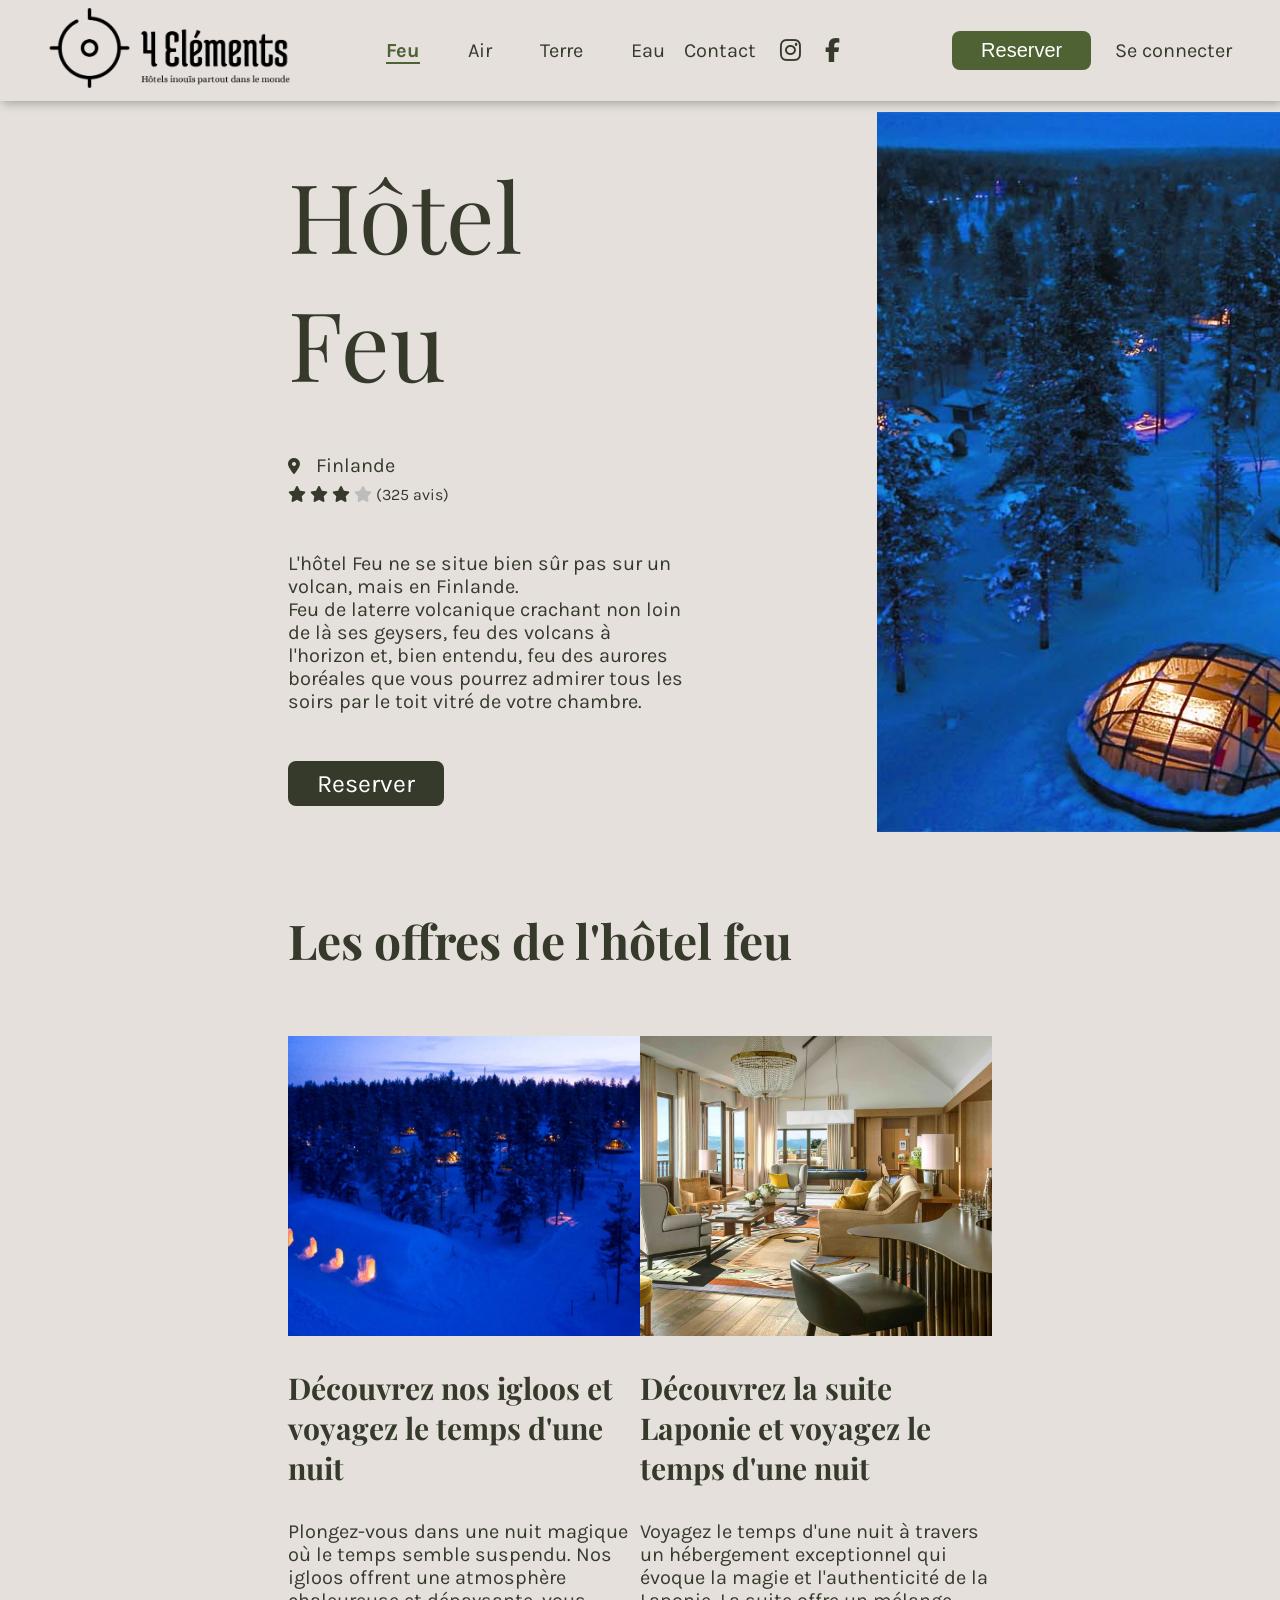
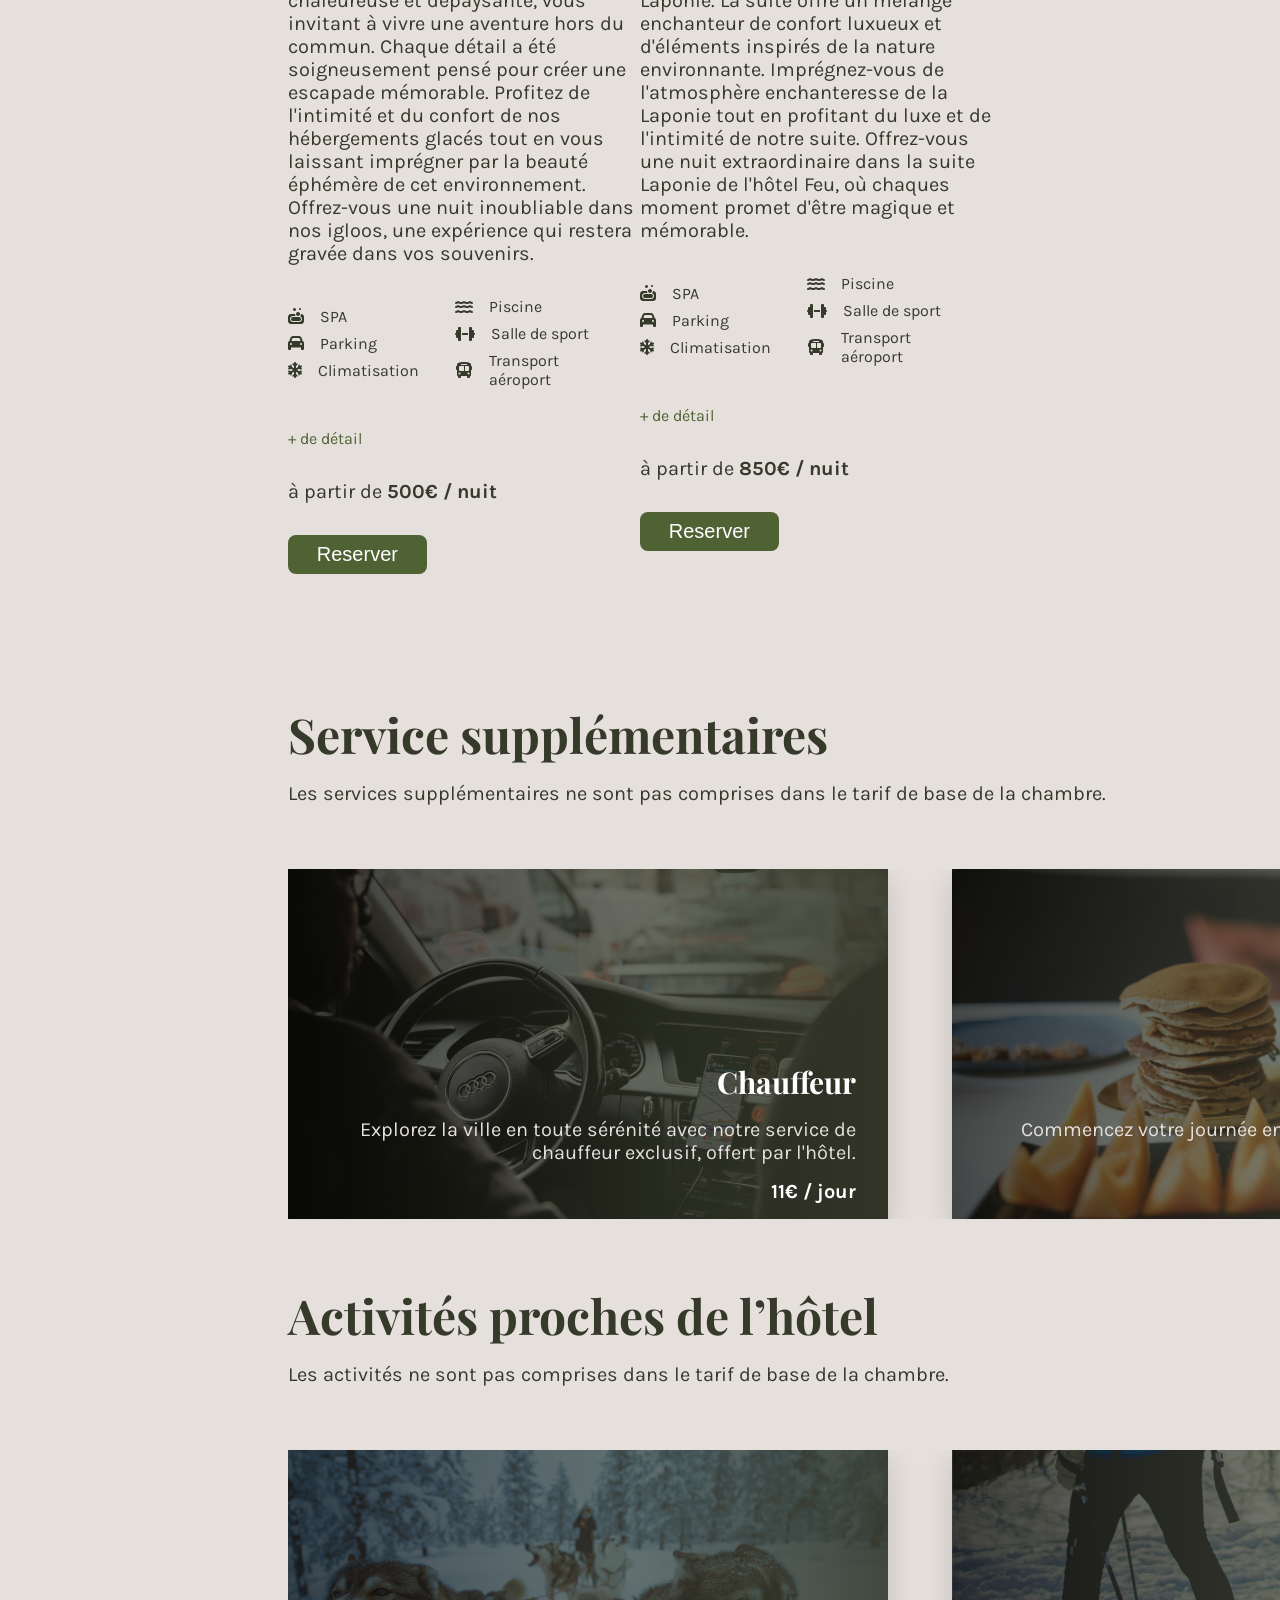
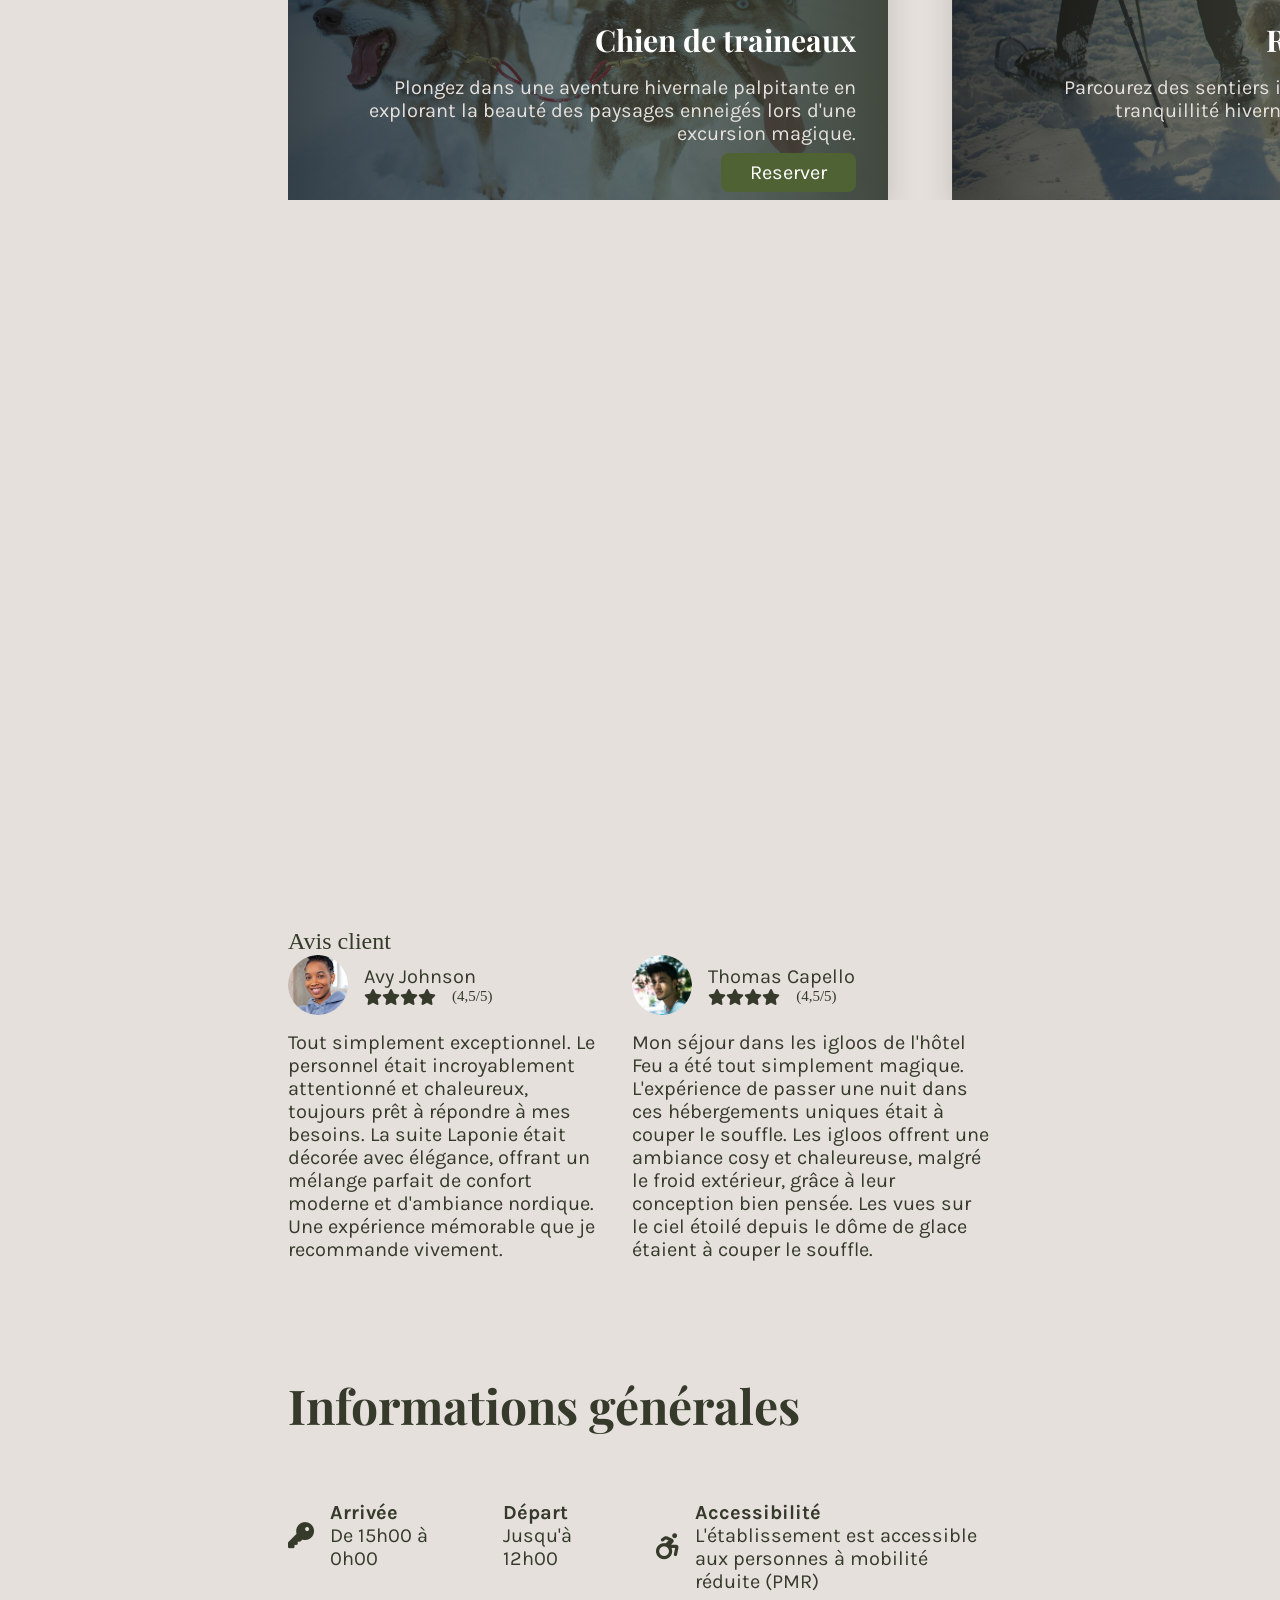
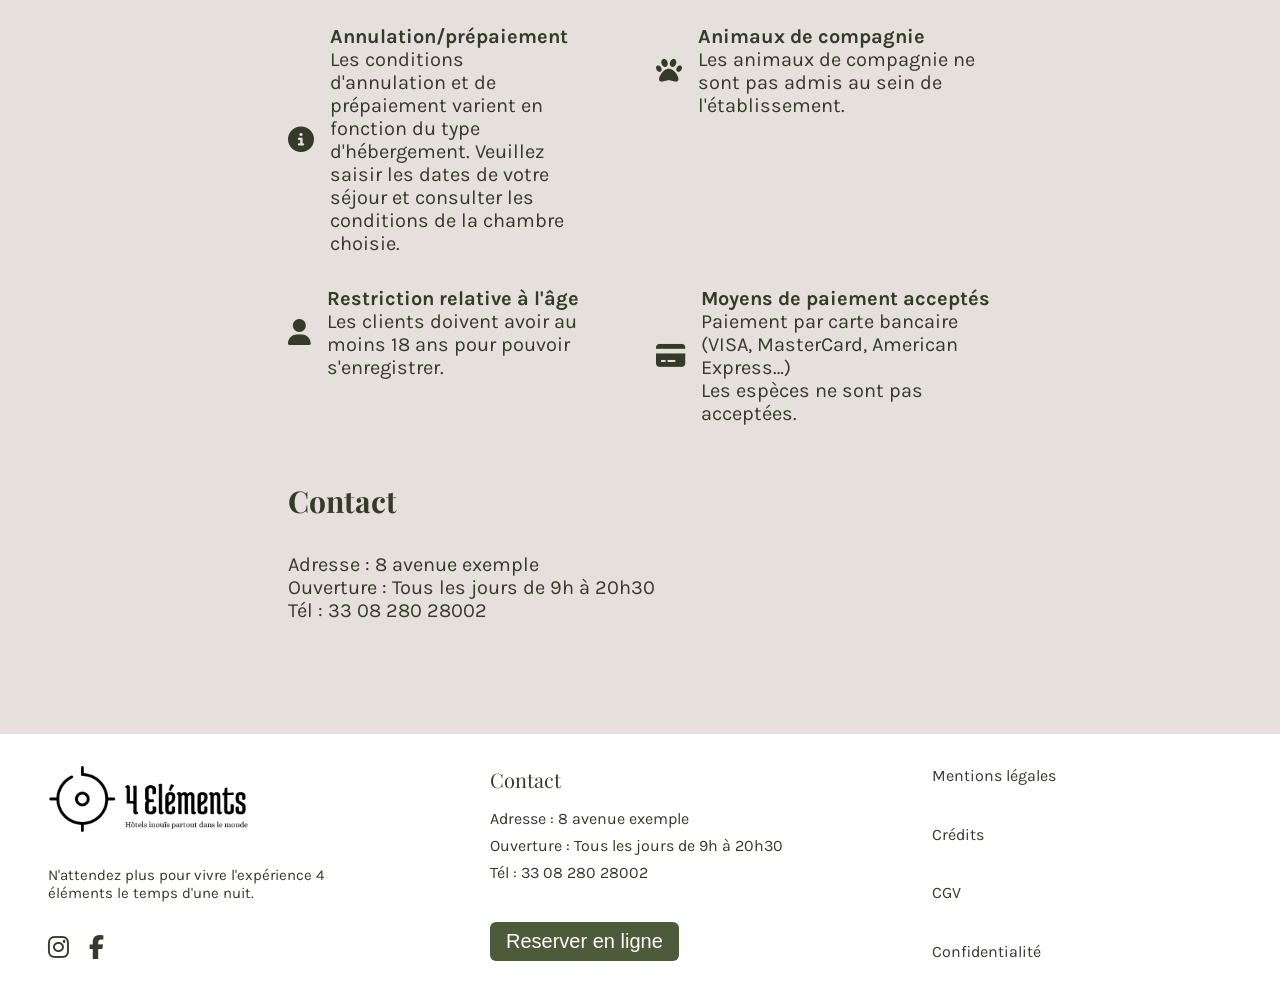
==== commit 55ddaab0: "Dernier commit, ajout de la section info + script pour l'affichage de la page actuel dans le header " ====
--- a/pages/feu.html
+++ b/pages/feu.html
@@ -273,7 +273,7 @@
             <div class="avis-list">
               <article class="avis">
                 <div class="auteur">
-                  <img src="../assets/images/personnes/gratis-png-el-risitas-internet-meme-risas-internet-foro-parodia-issou.png" alt="Photo de Avy Johnson">
+                  <img src="../assets/images/personnes/avy.png" alt="Photo de Avy Johnson">
                   <div>
                     <strong>Avy Johnson</strong>
                     <div class="dots">		
@@ -292,7 +292,7 @@
           
               <article class="avis">
                 <div class="auteur">
-                  <img src="../assets/images/personnes/3504.png" alt="Photo de Thomas Capello">
+                  <img src="../assets/images/personnes/thomas.png" alt="Photo de Thomas Capello">
                   <div>
                     <strong>Thomas Capello</strong>
                     <div class="dots" aria-label="Note de l'hôtel : 3 sur 4">		
@@ -312,7 +312,107 @@
           </section>
           
 
-        <section></section>
+          <section class="info-general">
+            <h3>Informations générales</h3>
+        
+            <div class="info-list">
+                <div class="info-item">
+                    <i class="fa-solid fa-key"></i>
+                    <div class="info-text double">
+                        <div>
+                            <p><strong>Arrivée</strong><br>De 15h00 à 0h00</p>
+                        </div>
+                        <div>
+                            <p><strong>Départ</strong><br>Jusqu'à 12h00</p>
+                        </div>
+                    </div>
+                </div>
+                
+        
+                <div class="info-item">
+                    <i class="fa-solid fa-wheelchair-move"></i>
+                    <div class="info-text">
+                        <p><strong>Accessibilité</strong><br>
+                        L'établissement est accessible aux personnes à mobilité réduite (PMR)</p>
+                    </div>
+                </div>
+            </div>
+        
+            <div class="info-list">
+                <div class="info-item">
+                    <i class="fa-solid fa-circle-info"></i>
+                    <div class="info-text">
+                        <p class="text-reduct"><strong>Annulation/prépaiement</strong><br>
+                        Les conditions d'annulation et de prépaiement varient en fonction du type d'hébergement.
+                        Veuillez saisir les dates de votre séjour et consulter les conditions de la chambre choisie.</p>
+                    </div>
+                </div>
+        
+                <div class="info-item">
+                    <i class="fa-solid fa-paw"></i>
+                    <div class="info-text">
+                        <p><strong>Animaux de compagnie</strong><br>
+                        Les animaux de compagnie ne sont pas admis au sein de l'établissement.</p>
+                    </div>
+                </div>
+            </div>
+        
+            <div class="info-list">
+                <div class="info-item">
+                    <i class="fa-solid fa-user"></i>
+                    <div class="info-text">
+                        <p><strong>Restriction relative à l'âge</strong><br>
+                        Les clients doivent avoir au moins 18 ans pour pouvoir s'enregistrer.</p>
+                    </div>
+                </div>
+        
+                <div class="info-item">
+                    <i class="fa-solid fa-credit-card"></i>
+                    <div class="info-text">
+                        <p><strong>Moyens de paiement acceptés</strong><br>
+                        Paiement par carte bancaire (VISA, MasterCard, American Express…)<br>
+                        Les espèces ne sont pas acceptées.</p>
+                    </div>
+                </div>
+            </div>
+        
+            <div class="contact">
+                <h4>Contact</h4>
+                <p>Adresse : 8 avenue exemple<br>
+                Ouverture : Tous les jours de 9h à 20h30<br>
+                Tél : 33 08 280 28002</p>
+            </div>
+        </section>
+
+        <footer>
+            <div class="footer-container">
+                  <div class="footer-column footer-branding">
+                    <img src="../assets/images/ui/logo-noir.png" alt="Logo 4 éléments">
+                    <p>N'attendez plus pour vivre l'expérience 4 éléments le temps d'une nuit.</p>
+                    <div class="social">
+                        <a href="#" title="Instagram"><i class="fab fa-instagram"></i></a>
+                        <a href="#" title="Facebook"><i class="fab fa-facebook-f"></i></a>
+                    </div>
+                  </div>
+          
+                  <div class="footer-column footer-contact">
+                    <h4>Contact</h4>
+                    <ul>
+                        <li><strong>Adresse :</strong> 8 avenue exemple</li>
+                        <li><strong>Ouverture :</strong> Tous les jours de 9h à 20h30</li>
+                        <li><strong>Tél :</strong> 33 08 280 28002</li>
+                    </ul>
+                    <button class="secondary-btn">Reserver en ligne</button>
+                  </div>
+          
+                  <div class="footer-column footer-links">
+                    <a href="#">Mentions légales</a>
+                    <a href="#">Crédits</a>
+                    <a href="#">CGV</a>
+                    <a href="#">Confidentialité</a>
+                  </div>
+            </div>
+        </footer>
     </main>
 
     <div class="modal-overlay">
--- a/assets/css/main.css
+++ b/assets/css/main.css
@@ -115,6 +115,11 @@
 }
 header .header-left nav ul li a:hover::after {
   width: 100%;
+}
+header .header-left nav ul li a.active {
+  color: #4F6234;
+  font-weight: bold;
+  border-bottom: 2px solid #4F6234;
 }
 header .header-left .close-btn {
   display: none;
@@ -1181,12 +1186,6 @@
 
 .avis-client {
   padding: 0 18rem;
-  margin-bottom: 7rem;
-}
-.avis-client h2 {
-  font-size: 30px;
-  margin-bottom: 2rem;
-  font-family: "Playfair";
 }
 .avis-client .avis-list {
   display: flex;
@@ -1198,7 +1197,7 @@
 .avis-client .avis {
   display: flex;
   flex-direction: column;
-  justify-content: flex-start;
+  justify-content: space-between;
   align-items: flex-start;
   gap: 1rem;
   max-width: 600px;
@@ -1245,4 +1244,59 @@
   font-family: "Karla";
 }
 
+.info-general {
+  padding: 0 18rem;
+  margin-top: 7rem;
+  font-family: "Karla";
+  color: #363A2B;
+  margin-bottom: 7rem;
+}
+.info-general h3 {
+  margin-bottom: 4rem;
+}
+.info-general .info-list {
+  display: grid;
+  grid-template-columns: repeat(2, 1fr);
+  gap: 2rem;
+  margin-bottom: 2rem;
+  align-items: flex-start;
+}
+.info-general .info-list .info-item {
+  display: flex;
+  flex-direction: row;
+  justify-content: center;
+  align-items: center;
+  gap: 1rem;
+}
+.info-general .info-list .info-item i {
+  font-size: 26px;
+}
+.info-general .info-list .info-item .info-text p strong {
+  font-weight: bold;
+}
+.info-general .info-list .info-item .info-text.double {
+  display: flex;
+  flex-direction: row;
+  justify-content: flex-start;
+  align-items: flex-start;
+  gap: 2rem;
+  width: 100%;
+}
+.info-general .info-list .info-item .info-text .text-reduct {
+  width: 80%;
+}
+.info-general .contact {
+  margin-top: 2rem;
+  padding-top: 1.5rem;
+}
+.info-general .contact h4 {
+  font-size: 30px;
+  font-family: "Playfair";
+  margin-bottom: 2rem;
+  font-weight: bold;
+}
+.info-general .contact p {
+  font-size: 20px;
+}
+
 /*# sourceMappingURL=main.css.map */
